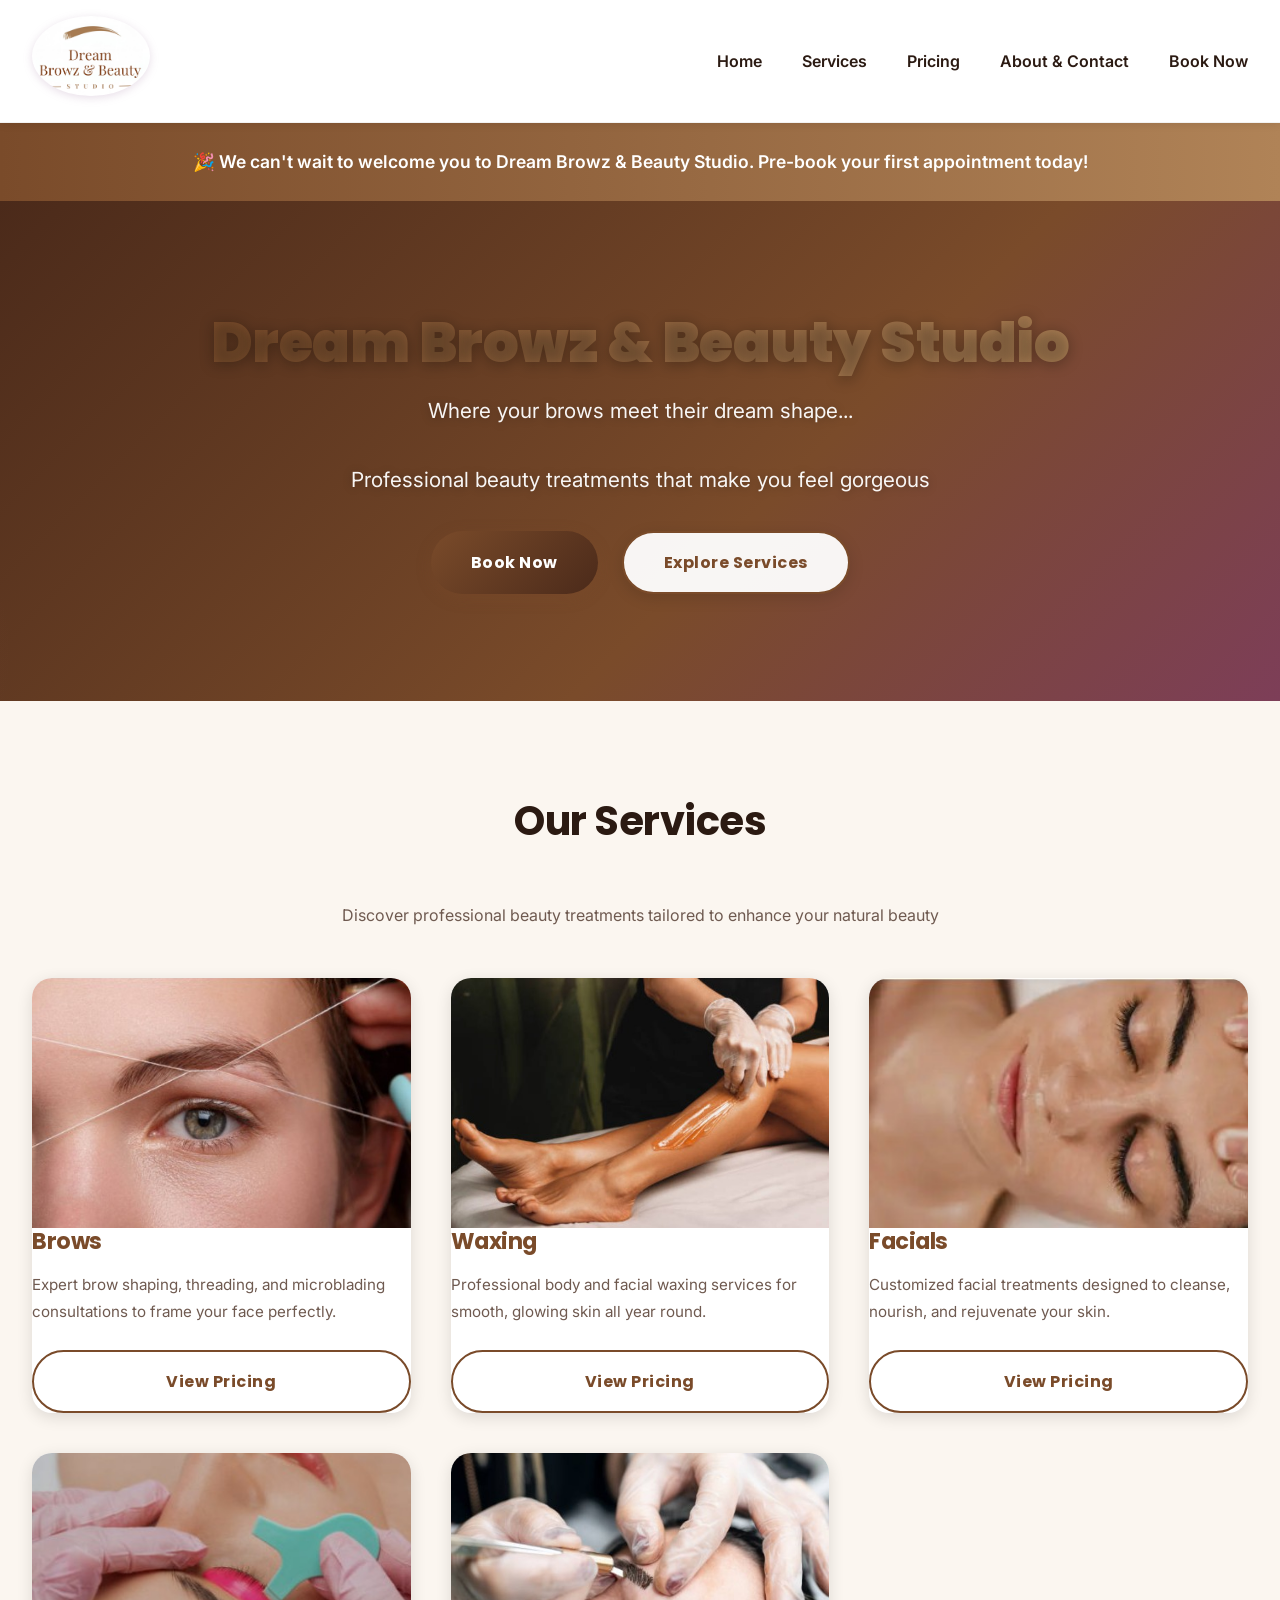
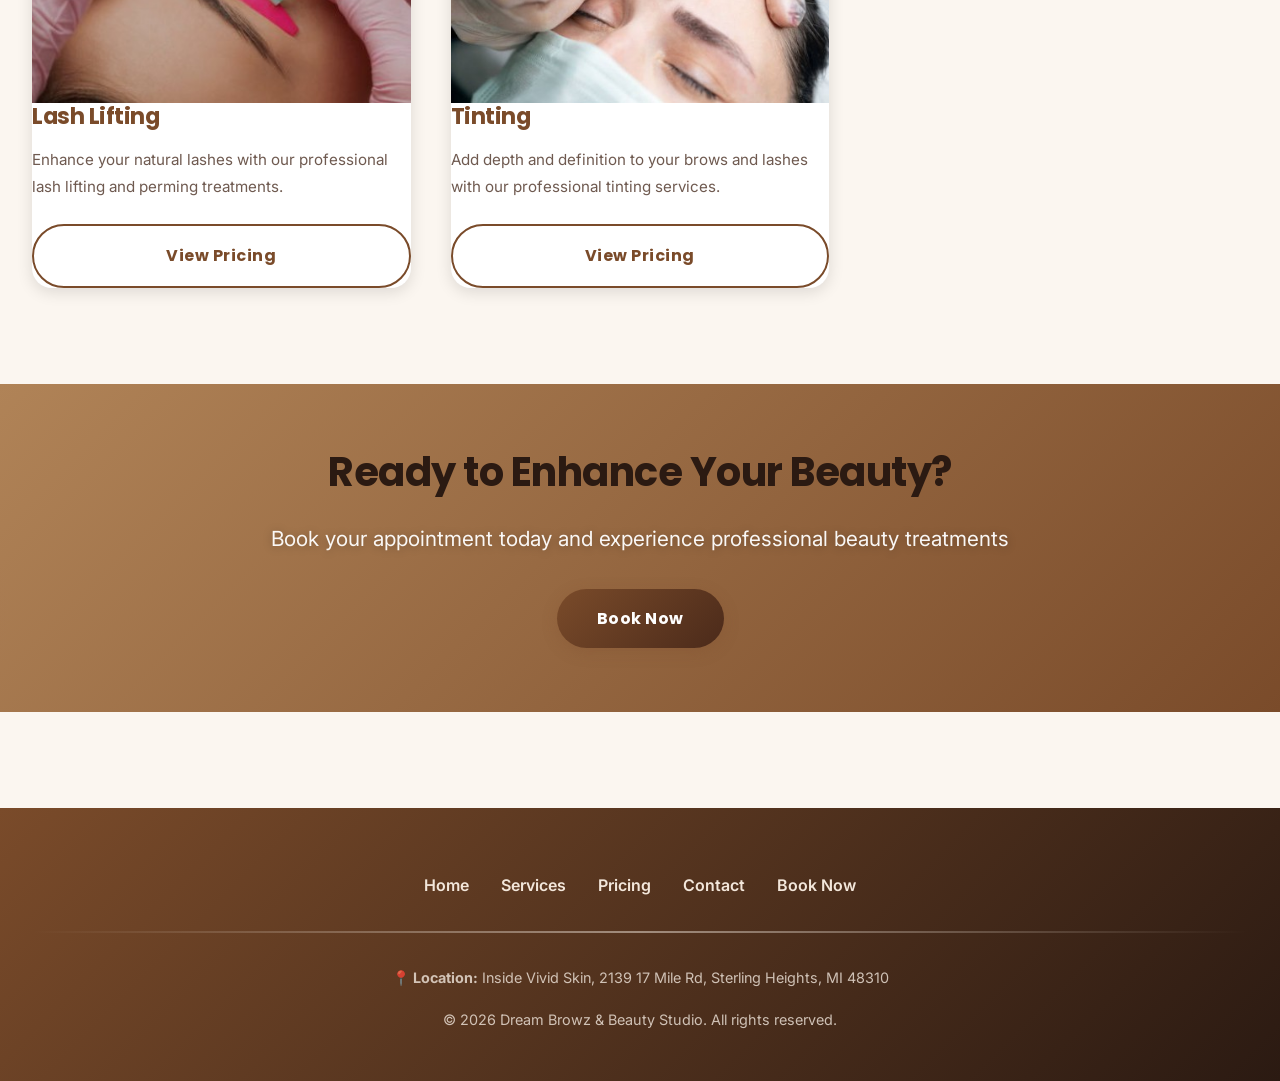
==== index.html @ cc4ba03d "banner update" ====
<!DOCTYPE html>
<html lang="en">
<head>
  <meta charset="UTF-8">
  <meta name="viewport" content="width=device-width, initial-scale=1.0">
  <meta name="description" content="Dream Browz & Beauty Studio - Professional beauty services including brows, waxing, facials, lash lifting, and tinting.">
  <meta name="keywords" content="beauty studio, brows, waxing, facials, lash lifting, tinting">
  <meta name="author" content="Dream Browz & Beauty Studio">
  
  <title>Dream Browz & Beauty Studio - Professional Beauty Services</title>
  
  <link rel="stylesheet" href="css/style.css">
  <link rel="icon" type="image/svg+xml" href="images/favicon.svg">
</head>
<body>
  <!-- ============================================
       Navigation Bar
       ============================================ -->
  <nav>
    <div class="navbar">
      <div class="logo"><a href="https://www.dreambrowznbeauty.com"><img src="images/logo.png" alt="Dream Browz & Beauty Studio"></a></div>
      <div class="nav-toggle">
        <span></span>
        <span></span>
        <span></span>
      </div>
      <ul class="nav-links">
        <li><a href="#home">Home</a></li>
        <li><a href="#services">Services</a></li>
        <li><a href="pricing.html">Pricing</a></li>
        <li><a href="about.html">About & Contact</a></li>
        <li><a href="booking.html">Book Now</a></li>
      </ul>
    </div>
  </nav>

  <!-- ============================================
       Coming Soon Banner
       ============================================ -->
  <div class="coming-soon-banner">
    🎉  We can't wait to welcome you to Dream Browz & Beauty Studio. Pre-book your first appointment today!
  </div>

  <!-- ============================================
       Hero Section
       ============================================ -->
  <section class="hero" id="home">
    <h1>Dream Browz & Beauty Studio</h1>
    <p>Where your brows meet their dream shape...</p>
    <p>Professional beauty treatments that make you feel gorgeous</p>
    <div class="hero-buttons">
      <a href="https://book.squareup.com/appointments/posauecq1k272t/location/LMS1SYVD9QGTF/services" class="btn btn-primary">Book Now</a>
      <a href="#services" class="btn btn-secondary">Explore Services</a>
    </div>
  </section>

  <!-- ============================================
       Services Section
       ============================================ -->
  <section class="services" id="services">
    <div>
      <h2 class="section-title">Our Services</h2>
      <p class="section-title" style="font-size: 1rem; margin-bottom: 2rem;">
        Discover professional beauty treatments tailored to enhance your natural beauty
      </p>
    </div>

    <div class="services-grid">
      <!-- Brows Service -->
      <div class="service-card">
        <img src="images/brow-shaping.jpg" alt="Professional eyebrow threading and shaping treatment" class="service-image">
        <h3>Brows</h3>
        <p>Expert brow shaping, threading, and microblading consultations to frame your face perfectly.</p>
        <a href="pricing.html#brows" class="btn btn-outline">View Pricing</a>
      </div>

      <!-- Waxing Service -->
      <div class="service-card">
        <img src="images/waxing-service.jpg" alt="Professional hair removal and body waxing treatment" class="service-image">
        <h3>Waxing</h3>
        <p>Professional body and facial waxing services for smooth, glowing skin all year round.</p>
        <a href="pricing.html#waxing" class="btn btn-outline">View Pricing</a>
      </div>

      <!-- Facials Service -->
      <div class="service-card">
        <img src="images/facial-treatment.jpg" alt="Professional spa facial treatment and skincare" class="service-image">
        <h3>Facials</h3>
        <p>Customized facial treatments designed to cleanse, nourish, and rejuvenate your skin.</p>
        <a href="pricing.html#facials" class="btn btn-outline">View Pricing</a>
      </div>

      <!-- Lash Lifting Service -->
      <div class="service-card">
        <img src="images/lash-lifting.jpg" alt="Professional lash lifting and eyelash treatment" class="service-image">
        <h3>Lash Lifting</h3>
        <p>Enhance your natural lashes with our professional lash lifting and perming treatments.</p>
        <a href="pricing.html#lash-lifting" class="btn btn-outline">View Pricing</a>
      </div>

      <!-- Tinting Service -->
      <div class="service-card">
        <img src="images/tinting-makeup.jpg" alt="Professional makeup artist applying eye makeup and tinting" class="service-image">
        <h3>Tinting</h3>
        <p>Add depth and definition to your brows and lashes with our professional tinting services.</p>
        <a href="pricing.html#tinting" class="btn btn-outline">View Pricing</a>
      </div>
    </div>
  </section>

  <!-- ============================================
       Call to Action Section
       ============================================ -->
  <section class="hero hero-cta">
    <h2>Ready to Enhance Your Beauty?</h2>
    <p>Book your appointment today and experience professional beauty treatments</p>
    <a href="https://book.squareup.com/appointments/posauecq1k272t/location/LMS1SYVD9QGTF/services" class="btn btn-primary">Book Now</a>
  </section>

  <!-- ============================================
       Footer
       ============================================ -->
  <footer>
    <div class="footer-content">        
      <div class="footer-links">
        <a href="#home">Home</a>
        <a href="#services">Services</a>
        <a href="pricing.html">Pricing</a>
        <a href="about.html">Contact</a>
        <a href="https://book.squareup.com/appointments/posauecq1k272t/location/LMS1SYVD9QGTF/services">Book Now</a>
      </div>

      <div class="footer-divider"></div>

      <p class="footer-copyright">
        <strong>📍 Location:</strong> Inside Vivid Skin, 2139 17 Mile Rd, Sterling Heights, MI 48310
      </p>

      <p class="footer-copyright">&copy; 2026 Dream Browz & Beauty Studio. All rights reserved.</p>      
    </div>
  </footer>

  <script src="js/script.js"></script>
</body>
</html>
---- css/style.css ----
/* ============================================
   Dream Browz & Beauty - Gen Z Design
   Modern, Bold, Interactive, Innovative
   ============================================ */

@import url('https://fonts.googleapis.com/css2?family=Poppins:wght@300;400;600;700;900&family=Inter:wght@400;500;600;700&display=swap');

/* ============================================
   Root CSS Variables - Modern Color Palette
   ============================================ */
:root {
  /* Brand palette (matched to logo) */
  --primary-purple: #7a4b2a; /* cocoa (keeps existing var name compatibility) */
  --dark-purple: #4b2a1a;    /* deep cocoa */
  --light-purple: #b08357;  /* caramel */
  
  /* Accent Colors (soft, not neon) */
  --neon-pink: #b86a7e;      /* muted rose */
  --hot-pink: #c48998;       /* dusty pink */
  --vibrant-cyan: #5c7a7a;   /* muted teal */
  --lime: #8aa27a;           /* muted sage */
  --coral: #c9796b;          /* muted coral */
  
  /* Neutrals */
  --dark-bg: #120d0a;
  --light-bg: #fbf6f0;
  --white: #ffffff;
  --text-dark: #2b1a12;
  --text-light: #6f5a50;
  --text-muted: #9b857b;
  
  /* Warm Tones */
  --warm-brown: #b08357;
  --cream: #f3e7db;
  
  /* Shadows - Modern */
  --shadow-sm: 0 2px 8px rgba(0, 0, 0, 0.08);
  --shadow-md: 0 4px 16px rgba(0, 0, 0, 0.12);
  --shadow-lg: 0 8px 24px rgba(0, 0, 0, 0.16);
  --shadow-neon: 0 0 20px rgba(255, 0, 110, 0.3);
  
  /* Transitions */
  --transition-fast: all 0.2s cubic-bezier(0.4, 0, 0.2, 1);
  --transition-smooth: all 0.3s cubic-bezier(0.4, 0, 0.2, 1);
  --transition-spring: all 0.5s cubic-bezier(0.34, 1.56, 0.64, 1);
  
  /* Typography */
  --font-display: 'Poppins', sans-serif;
  --font-body: 'Inter', sans-serif;
}

/* ============================================
   Global Styles
   ============================================ */

* {
  margin: 0;
  padding: 0;
  box-sizing: border-box;
}

html {
  scroll-behavior: smooth;
}

body {
  font-family: var(--font-body);
  color: var(--text-dark);
  line-height: 1.7;
  background-color: var(--light-bg);
  overflow-x: hidden;
}

h1, h2, h3, h4, h5, h6 {
  font-family: var(--font-display);
  font-weight: 700;
  line-height: 1.2;
  letter-spacing: -0.5px;
}

h1 {
  font-size: clamp(2rem, 5vw, 3.5rem);
  font-weight: 900;
  background: linear-gradient(135deg, var(--primary-purple) 0%, var(--light-purple) 100%);
  -webkit-background-clip: text;
  -webkit-text-fill-color: transparent;
  background-clip: text;
  margin-bottom: 1.5rem;
}

h2 {
  font-size: clamp(1.5rem, 4vw, 2.5rem);
  color: var(--text-dark);
  margin-bottom: 1.5rem;
}

h3 {
  font-size: 1.3rem;
  color: var(--text-dark);
  margin-bottom: 1rem;
}

p {
  font-size: 1rem;
  color: var(--text-light);
  margin-bottom: 1rem;
  line-height: 1.8;
}

a {
  color: var(--primary-purple);
  text-decoration: none;
  transition: var(--transition-smooth);
}

a:hover {
  color: var(--light-purple);
}

/* ============================================
   Navigation Bar - Modern Sticky Header
   ============================================ */

nav {
  position: sticky;
  top: 0;
  z-index: 1000;
  background: rgba(255, 255, 255, 0.98);
  backdrop-filter: blur(10px);
  border-bottom: 1px solid rgba(0, 0, 0, 0.05);
  box-shadow: var(--shadow-sm);
}

.navbar {
  display: flex;
  justify-content: space-between;
  align-items: center;
  padding: 1rem 2rem;
  max-width: 1400px;
  margin: 0 auto;
}

.logo {
  display: flex;
  align-items: center;
  gap: 0.75rem;
  font-size: 1.3rem;
  font-weight: 900;
  font-family: var(--font-display);
  background: linear-gradient(135deg, var(--primary-purple) 0%, var(--light-purple) 100%);
  -webkit-background-clip: text;
  -webkit-text-fill-color: transparent;
  background-clip: text;
}

.logo img {
  height: 80px;
  width: auto;
  filter: drop-shadow(0 2px 4px rgba(139, 90, 142, 0.2));
   border-radius: 90%; object-fit: cover;
}

.nav-links {
  display: flex;
  list-style: none;
  gap: 2.5rem;
  align-items: center;
}

.nav-links a {
  font-weight: 600;
  position: relative;
  color: var(--text-dark);
  transition: var(--transition-fast);
}

.nav-links a:hover {
  color: var(--primary-purple);
}

.nav-links a::after {
  content: '';
  position: absolute;
  bottom: -5px;
  left: 0;
  width: 0;
  height: 2px;
  background: linear-gradient(90deg, var(--primary-purple), var(--light-purple));
  transition: var(--transition-fast);
}

.nav-links a:hover::after {
  width: 100%;
}

.nav-toggle {
  display: none;
  flex-direction: column;
  cursor: pointer;
  gap: 6px;
}

.nav-toggle span {
  width: 24px;
  height: 3px;
  background: var(--text-dark);
  border-radius: 2px;
  transition: var(--transition-smooth);
}

.nav-toggle.active span:nth-child(1) {
  transform: rotate(45deg) translate(8px, 8px);
}

.nav-toggle.active span:nth-child(2) {
  opacity: 0;
  transform: translateX(-10px);
}

.nav-toggle.active span:nth-child(3) {
  transform: rotate(-45deg) translate(7px, -7px);
}

/* ============================================
   Coming Soon Banner
   ============================================ */

.coming-soon-banner {
  background: linear-gradient(90deg, var(--primary-purple) 0%, var(--light-purple) 100%);
  color: white;
  padding: 1.5rem 2rem;
  text-align: center;
  font-weight: 600;
  font-size: 1.1rem;
  animation: slideDown 0.5s ease-out;
}

@keyframes slideDown {
  from {
    transform: translateY(-100%);
    opacity: 0;
  }
  to {
    transform: translateY(0);
    opacity: 1;
  }
}

/* ============================================
   Hero Section
   ============================================ */

.hero {
  position: relative;
  overflow: hidden;
  min-height: 500px;
  display: flex;
  flex-direction: column;
  justify-content: center;
  align-items: center;
  text-align: center;
  padding: 6rem 2rem;
  background: linear-gradient(135deg, var(--dark-purple) 0%, var(--primary-purple) 60%, #7d3e58 100%);
  color: white;
}

.hero h1 {
  text-shadow: 0 2px 14px rgba(18, 13, 10, 0.35);
}

.hero p {
  text-shadow: 0 1px 10px rgba(18, 13, 10, 0.28);
}

.hero::before {
  content: '';
  position: absolute;
  top: -50%;
  right: -50%;
  width: 500px;
  height: 500px;
  background: radial-gradient(circle, rgba(176, 131, 87, 0.12) 0%, transparent 70%);
  border-radius: 50%;
  animation: float 15s ease-in-out infinite;
}

.hero::after {
  content: '';
  position: absolute;
  bottom: -30%;
  left: -30%;
  width: 400px;
  height: 400px;
  background: radial-gradient(circle, rgba(184, 106, 126, 0.10) 0%, transparent 70%);
  border-radius: 50%;
  animation: float 20s ease-in-out infinite 2s;
}

@keyframes float {
  0%, 100% { transform: translateY(0px); }
  50% { transform: translateY(30px); }
}

.hero > * {
  position: relative;
  z-index: 2;
}

.hero h1 {
  color: white;
  margin-bottom: 1rem;
  animation: fadeInUp 0.8s ease-out 0.2s both;
}

.hero p {
  font-size: 1.3rem;
  color: rgba(255, 255, 255, 0.95);
  margin-bottom: 2rem;
  animation: fadeInUp 0.8s ease-out 0.4s both;
}

.hero-buttons {
  display: flex;
  gap: 1.5rem;
  justify-content: center;
  flex-wrap: wrap;
  animation: fadeInUp 0.8s ease-out 0.6s both;
}

@keyframes fadeInUp {
  from {
    opacity: 0;
    transform: translateY(30px);
  }
  to {
    opacity: 1;
    transform: translateY(0);
  }
}

/* ============================================
   Buttons
   ============================================ */

.btn {
  display: inline-flex;
  align-items: center;
  justify-content: center;
  padding: 1rem 2.5rem;
  border-radius: 50px;
  font-family: var(--font-display);
  font-weight: 700;
  font-size: 1rem;
  cursor: pointer;
  border: none;
  transition: var(--transition-spring);
  position: relative;
  overflow: hidden;
  letter-spacing: 0.5px;
  text-decoration: none;
}

.btn::before {
  content: '';
  position: absolute;
  top: 50%;
  left: 50%;
  width: 0;
  height: 0;
  border-radius: 50%;
  background: rgba(255, 255, 255, 0.3);
  transform: translate(-50%, -50%);
  transition: width 0.6s, height 0.6s;
}

.btn:active::before {
  width: 300px;
  height: 300px;
}

.btn-primary {
  background: linear-gradient(135deg, var(--primary-purple) 0%, var(--dark-purple) 100%);
  color: white;
  box-shadow: 0 4px 15px rgba(122, 75, 42, 0.25);
}

.btn-primary:hover {
  transform: translateY(-3px);
  box-shadow: 0 8px 25px rgba(122, 75, 42, 0.32);
  background: linear-gradient(135deg, var(--light-purple) 0%, var(--primary-purple) 100%);
}

.btn-secondary {
  background: rgba(255, 255, 255, 0.95);
  color: var(--primary-purple);
  border: 2px solid var(--primary-purple);
  box-shadow: var(--shadow-md);
}

.btn-secondary:hover {
  background: rgba(122, 75, 42, 0.08);
  transform: translateY(-3px);
  box-shadow: 0 8px 25px rgba(122, 75, 42, 0.16);
}

.btn-outline {
  background: transparent;
  color: var(--primary-purple);
  border: 2px solid var(--primary-purple);
  transition: var(--transition-smooth);
}

.btn-outline:hover {
  background: var(--primary-purple);
  color: white;
  transform: translateY(-2px);
}

/* ============================================
   Services Section
   ============================================ */

.services {
  padding: 6rem 2rem;
  max-width: 1400px;
  margin: 0 auto;
}

.section-title {
  text-align: center;
  margin-bottom: 3.5rem;
}

.section-title p {
  font-size: 1.1rem;
  color: var(--text-light);
}

.services-grid {
  display: grid;
  grid-template-columns: repeat(auto-fit, minmax(300px, 1fr));
  gap: 2.5rem;
  margin-top: 3rem;
}

.service-card {
  position: relative;
  background: white;
  border-radius: 20px;
  overflow: hidden;
  box-shadow: var(--shadow-md);
  transition: var(--transition-spring);
  cursor: pointer;
}

.service-card:hover {
  transform: translateY(-8px) scale(1.02);
  box-shadow: var(--shadow-lg);
}

.service-image {
  width: 100%;
  height: 250px;
  object-fit: cover;
  display: block;
  transition: var(--transition-smooth);
}

.service-card:hover .service-image {
  filter: brightness(0.9) saturate(1.2);
  transform: scale(1.05);
}

.service-card > div {
  padding: 2rem;
}

.service-card h3 {
  color: var(--primary-purple);
  margin-bottom: 1rem;
  font-size: 1.4rem;
}

.service-card p {
  color: var(--text-light);
  margin-bottom: 1.5rem;
  font-size: 0.95rem;
}

.service-card .btn {
  width: 100%;
}

/* ============================================
   Pricing Section
   ============================================ */

.pricing {
  padding: 6rem 2rem;
  background: linear-gradient(180deg, #fbf6f0 0%, #fff8f2 100%);
}

.pricing-container {
  max-width: 1400px;
  margin: 0 auto;
}

.pricing-grid {
  display: grid;
  grid-template-columns: repeat(auto-fit, minmax(300px, 1fr));
  gap: 2.5rem;
  margin-top: 3rem;
}

.pricing-card {
  background: white;
  border-radius: 15px;
  padding: 2.5rem;
  box-shadow: var(--shadow-md);
  transition: var(--transition-spring);
  border-top: 4px solid var(--primary-purple);
  position: relative;
}

.pricing-card::before {
  content: '';
  position: absolute;
  top: 0;
  left: 0;
  right: 0;
  height: 4px;
  background: linear-gradient(90deg, var(--primary-purple), var(--light-purple));
  border-radius: 15px 15px 0 0;
}

.pricing-card:hover {
  transform: translateY(-8px);
  box-shadow: 0 20px 40px rgba(139, 90, 142, 0.15);
}

.pricing-card h3 {
  color: var(--primary-purple);
  margin-bottom: 1rem;
  font-size: 1.3rem;
}

.price {
  font-size: 2.5rem;
  font-weight: 900;
  background: linear-gradient(135deg, var(--primary-purple), var(--light-purple));
  -webkit-background-clip: text;
  -webkit-text-fill-color: transparent;
  background-clip: text;
  margin-bottom: 1.5rem;
}

.pricing-description {
  list-style: none;
  margin-bottom: 2rem;
}

.pricing-description li {
  padding: 0.75rem 0;
  border-bottom: 1px solid rgba(0, 0, 0, 0.05);
  font-size: 0.95rem;
  color: var(--text-light);
}

.pricing-description li:last-child {
  border-bottom: none;
}

/* Pricing page callouts */
.callout-card {
  background: white;
  padding: 2rem;
  border-radius: 16px;
  margin-top: 3rem;
  text-align: center;
  box-shadow: var(--shadow-md);
}

.callout-title {
  color: var(--primary-purple);
  margin-bottom: 1rem;
}

.terms {
  margin-top: 3rem;
  font-size: 0.95rem;
  color: var(--text-light);
  text-align: center;
}

.hero.hero-cta {
  min-height: unset;
  padding: 4rem 2rem;
  background: linear-gradient(135deg, var(--light-purple) 0%, var(--primary-purple) 100%);
}

/* ============================================
   About Section
   ============================================ */

.about {
  padding: 6rem 2rem;
  max-width: 1400px;
  margin: 0 auto;
}

.about-content {
  display: grid;
  grid-template-columns: 1fr 1fr;
  gap: 4rem;
  align-items: flex-start;
}

.about-text h2 {
  color: var(--primary-purple);
  margin-bottom: 1.5rem;
}

.about-text p {
  margin-bottom: 1.5rem;
}

.about-image {
  width: 100%;
  border-radius: 15px;
  box-shadow: var(--shadow-lg);
}

.contact-info {
  margin-top: 2.5rem;
  padding: 2rem;
  background: linear-gradient(135deg, rgba(139, 90, 142, 0.05) 0%, rgba(255, 0, 110, 0.05) 100%);
  border-radius: 15px;
  border-left: 4px solid var(--primary-purple);
}

.contact-item {
  margin-bottom: 1.5rem;
  display: flex;
  align-items: flex-start;
  gap: 1rem;
}

.contact-label {
  font-weight: 700;
  color: var(--primary-purple);
  min-width: 100px;
}

.hours-table {
  width: 100%;
  border-collapse: collapse;
  margin: 1.5rem 0;
  background: white;
  border-radius: 10px;
  overflow: hidden;
  box-shadow: var(--shadow-sm);
}

.hours-table th {
  background: linear-gradient(135deg, var(--primary-purple) 0%, var(--neon-pink) 100%);
  color: white;
  padding: 1rem;
  text-align: left;
  font-weight: 700;
}

.hours-table td {
  padding: 1rem;
  border-bottom: 1px solid rgba(0, 0, 0, 0.05);
}

.hours-table tr:last-child td {
  border-bottom: none;
}

.hours-table tr:hover {
  background: rgba(139, 90, 142, 0.05);
}

/* ============================================
   Footer
   ============================================ */

footer {
  background: linear-gradient(135deg, var(--primary-purple) 0%, var(--text-dark) 100%);
  color: white;
  padding: 4rem 2rem 2rem;
  margin-top: 6rem;
}

.footer-content {
  max-width: 1400px;
  margin: 0 auto;
  text-align: center;
}

.footer-links {
  display: flex;
  justify-content: center;
  gap: 2rem;
  flex-wrap: wrap;
  margin-bottom: 2rem;
}

.footer-links a {
  color: var(--cream);
  font-weight: 600;
  transition: var(--transition-smooth);
  position: relative;
}

.footer-links a:hover {
  color: white;
  transform: translateY(-2px);
}

.footer-divider {
  height: 2px;
  background: linear-gradient(90deg, transparent, rgba(240, 230, 220, 0.5), transparent);
  margin: 2rem 0;
}

.footer-copyright {
  font-size: 0.9rem;
  color: rgba(240, 230, 220, 0.8);
  margin-bottom: 1rem;
  line-height: 1.8;
}

/* ============================================
   FAQ Section
   ============================================ */

.faq-section {
  margin: 4rem auto;
}

.faq-item {
  background: white;
  margin-bottom: 1.5rem;
  border-radius: 12px;
  box-shadow: var(--shadow-sm);
  transition: var(--transition-smooth);
}

.faq-item[open] {
  box-shadow: var(--shadow-md);
  background: linear-gradient(135deg, rgba(139, 90, 142, 0.05) 0%, rgba(255, 0, 110, 0.05) 100%);
}

.faq-item summary {
  cursor: pointer;
  user-select: none;
  padding: 1.5rem;
  display: flex;
  align-items: center;
  font-weight: 700;
  color: var(--text-dark);
  transition: var(--transition-smooth);
}

.faq-item summary:hover {
  color: var(--primary-purple);
}

.faq-item p {
  margin: 0;
  color: var(--text-light);
}

/* ============================================
   Responsive Design
   ============================================ */

@media (max-width: 768px) {
  .nav-links {
    display: none;
    position: absolute;
    top: 60px;
    left: 0;
    right: 0;
    flex-direction: column;
    background: white;
    padding: 2rem;
    gap: 1.5rem;
    box-shadow: var(--shadow-lg);
  }
  
  .nav-links.active {
    display: flex;
  }
  
  .nav-toggle {
    display: flex;
  }
  
  .services-grid,
  .pricing-grid {
    grid-template-columns: 1fr;
  }
  
  .about-content {
    grid-template-columns: 1fr;
    gap: 2rem;
  }
  
  .hero {
    min-height: 350px;
    padding: 4rem 1.5rem;
  }
  
  .hero-buttons {
    flex-direction: column;
    gap: 1rem;
  }
  
  .btn {
    width: 100%;
  }

  .hero h1 {
    opacity: 0.98;
  }
  
  .footer-links {
    gap: 1rem;
  }
  
  h1 {
    font-size: 2rem;
  }
  
  h2 {
    font-size: 1.5rem;
  }
}

@media (max-width: 480px) {
  .navbar {
    padding: 1rem;
  }
  
  .logo img {
    height: 80px;
  }
  
  .coming-soon-banner {
    font-size: 0.9rem;
    padding: 1rem;
  }
  
  .section-title {
    margin-bottom: 2rem;
  }
  
  .btn {
    padding: 0.875rem 2rem;
    font-size: 0.95rem;
  }
  
  .contact-item {
    flex-direction: column;
    gap: 0.5rem;
  }
  
  .contact-label {
    min-width: auto;
  }
}

/* ============================================
   Utility Classes
   ============================================ */

.text-center {
  text-align: center;
}

.mt-4 {
  margin-top: 2rem;
}

.mb-4 {
  margin-bottom: 2rem;
}

.opacity-75 {
  opacity: 0.75;
}

/* ============================================
   Animations
   ============================================ */

@keyframes pulse {
  0%, 100% { opacity: 1; }
  50% { opacity: 0.5; }
}

@keyframes shimmer {
  0% { background-position: -1000px 0; }
  100% { background-position: 1000px 0; }
}

.pulse {
  animation: pulse 2s cubic-bezier(0.4, 0, 0.6, 1) infinite;
}
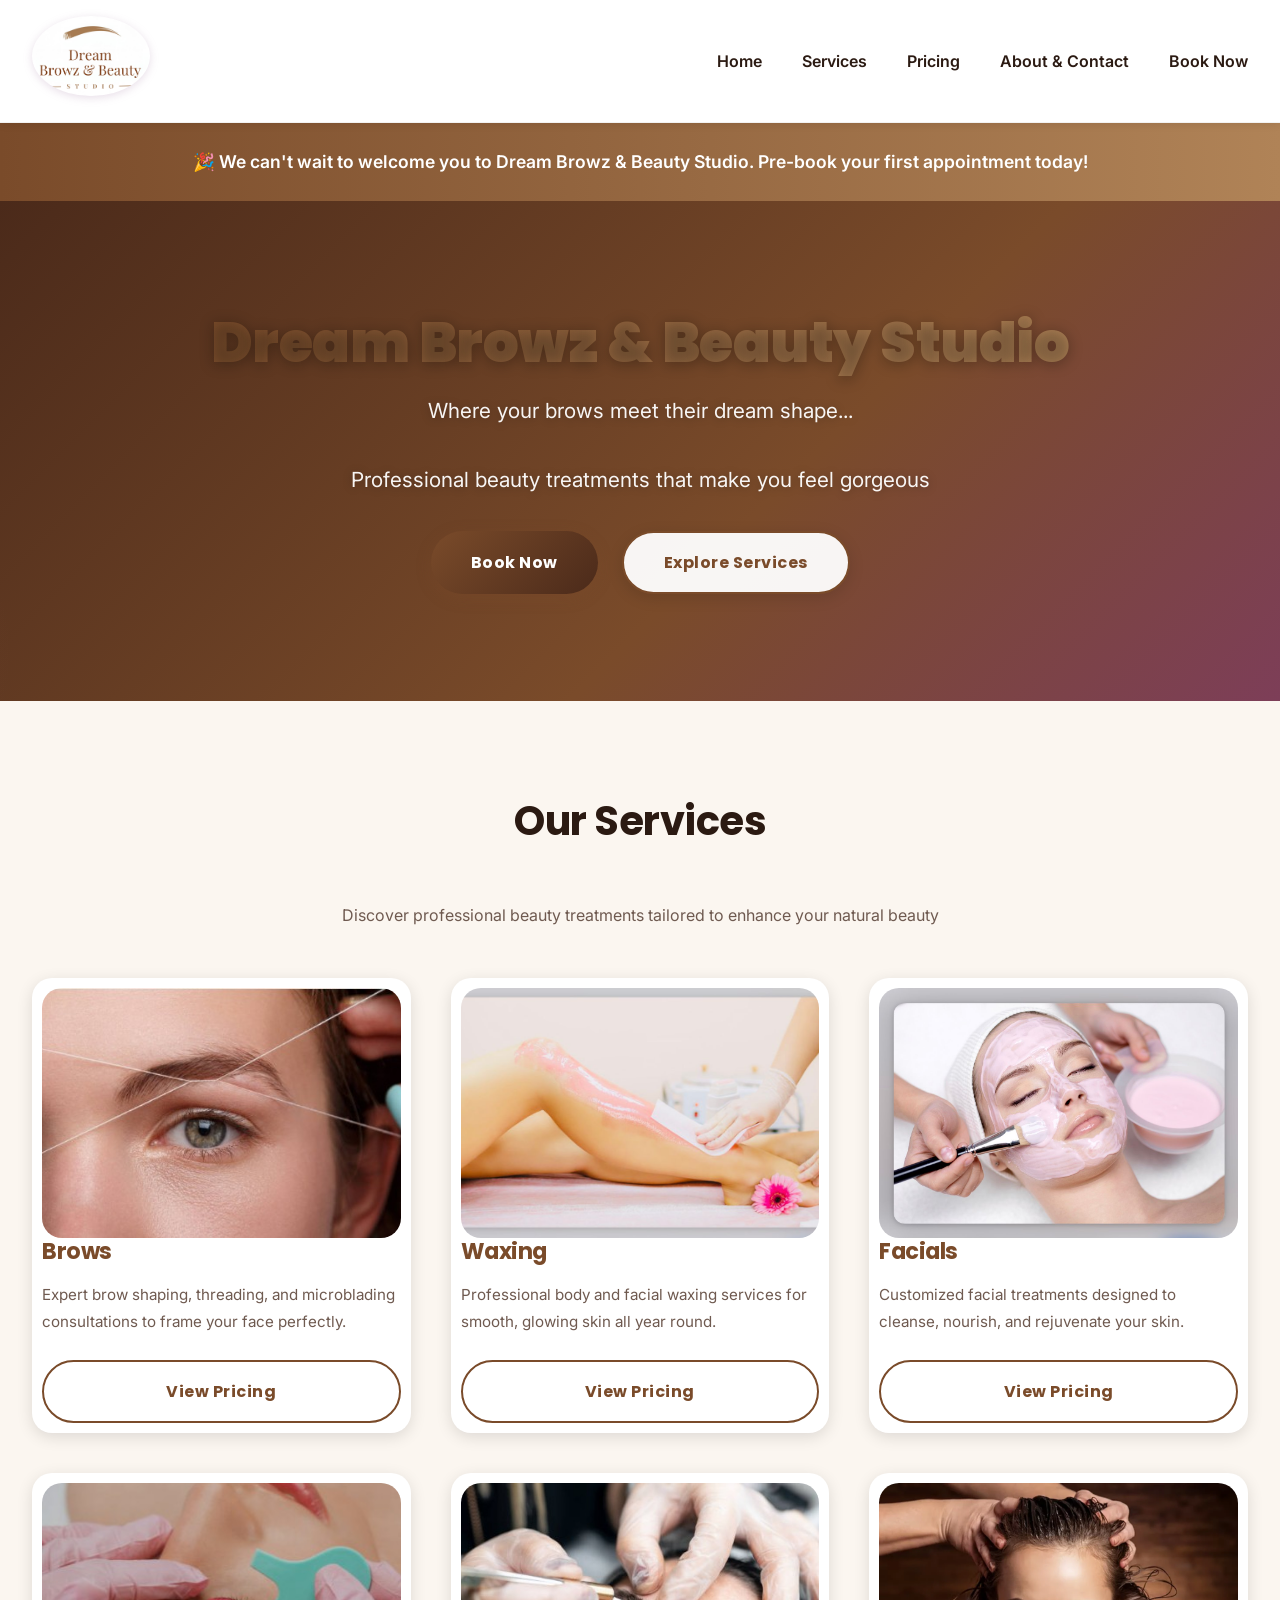
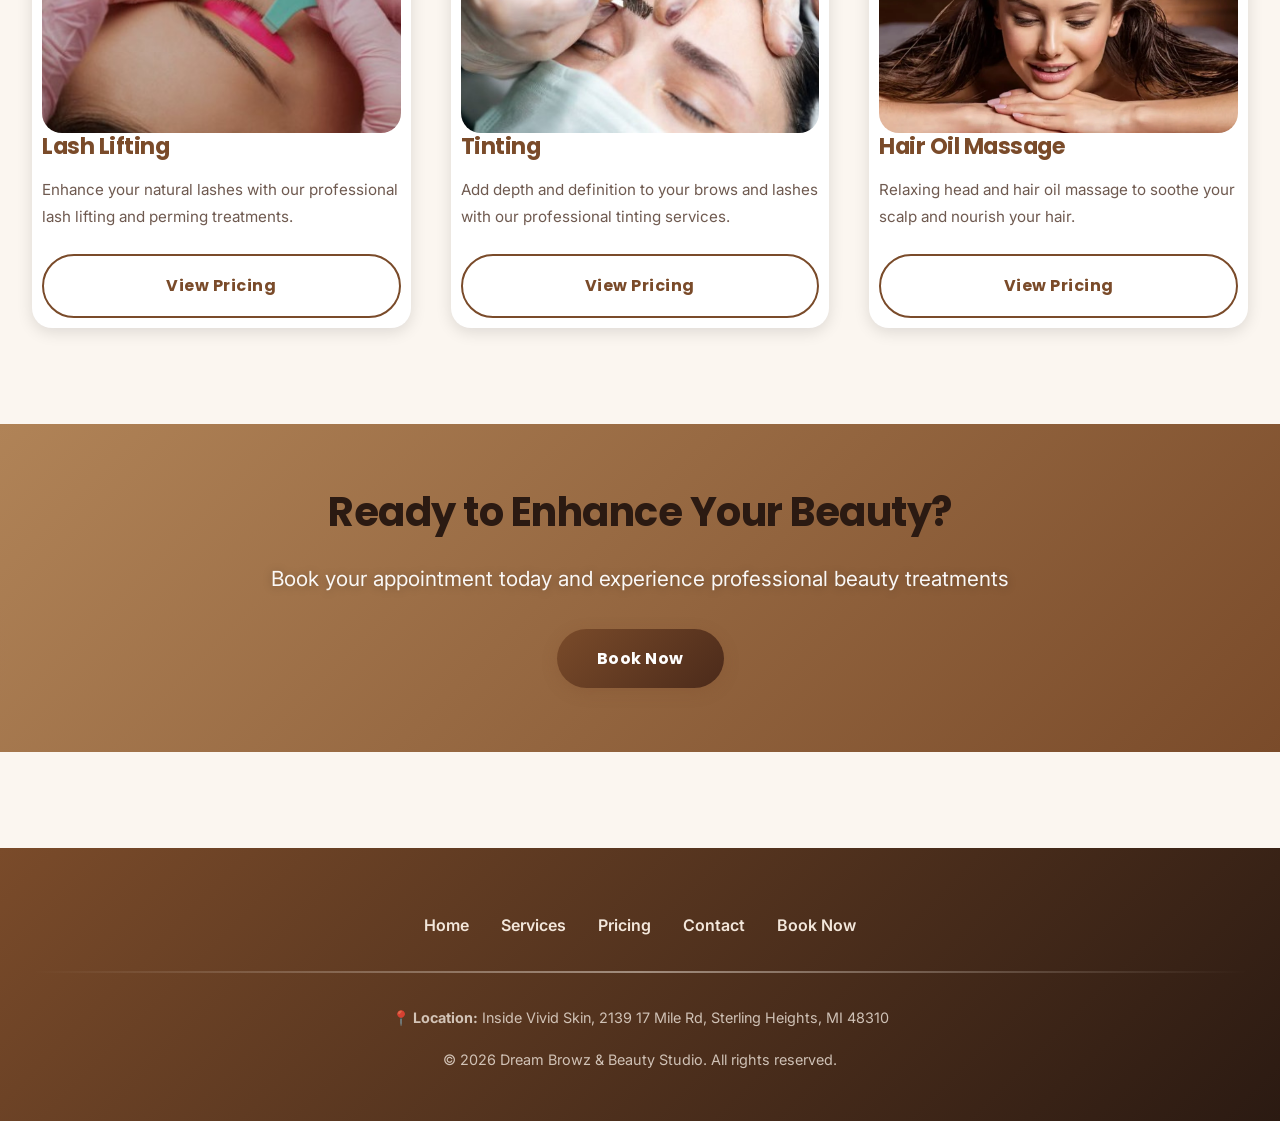
==== commit 8fb5ee6d: "new service added" ====
--- a/index.html
+++ b/index.html
@@ -105,6 +105,14 @@
         <p>Add depth and definition to your brows and lashes with our professional tinting services.</p>
         <a href="pricing.html#tinting" class="btn btn-outline">View Pricing</a>
       </div>
+
+      <!-- Hair Oil Massage Service -->
+      <div class="service-card">
+        <img src="images/head-message.jpg" alt="Professional head and hair oil massage treatment" class="service-image">
+        <h3>Hair Oil Massage</h3>
+        <p>Relaxing head and hair oil massage to soothe your scalp and nourish your hair.</p>
+        <a href="pricing.html#hair-oil-massage" class="btn btn-outline">View Pricing</a>
+      </div>
     </div>
   </section>
 
--- a/css/style.css
+++ b/css/style.css
@@ -451,6 +451,7 @@
   box-shadow: var(--shadow-md);
   transition: var(--transition-spring);
   cursor: pointer;
+  padding:10px;
 }
 
 .service-card:hover {
@@ -464,6 +465,7 @@
   object-fit: cover;
   display: block;
   transition: var(--transition-smooth);
+  border-radius: inherit;
 }
 
 .service-card:hover .service-image {
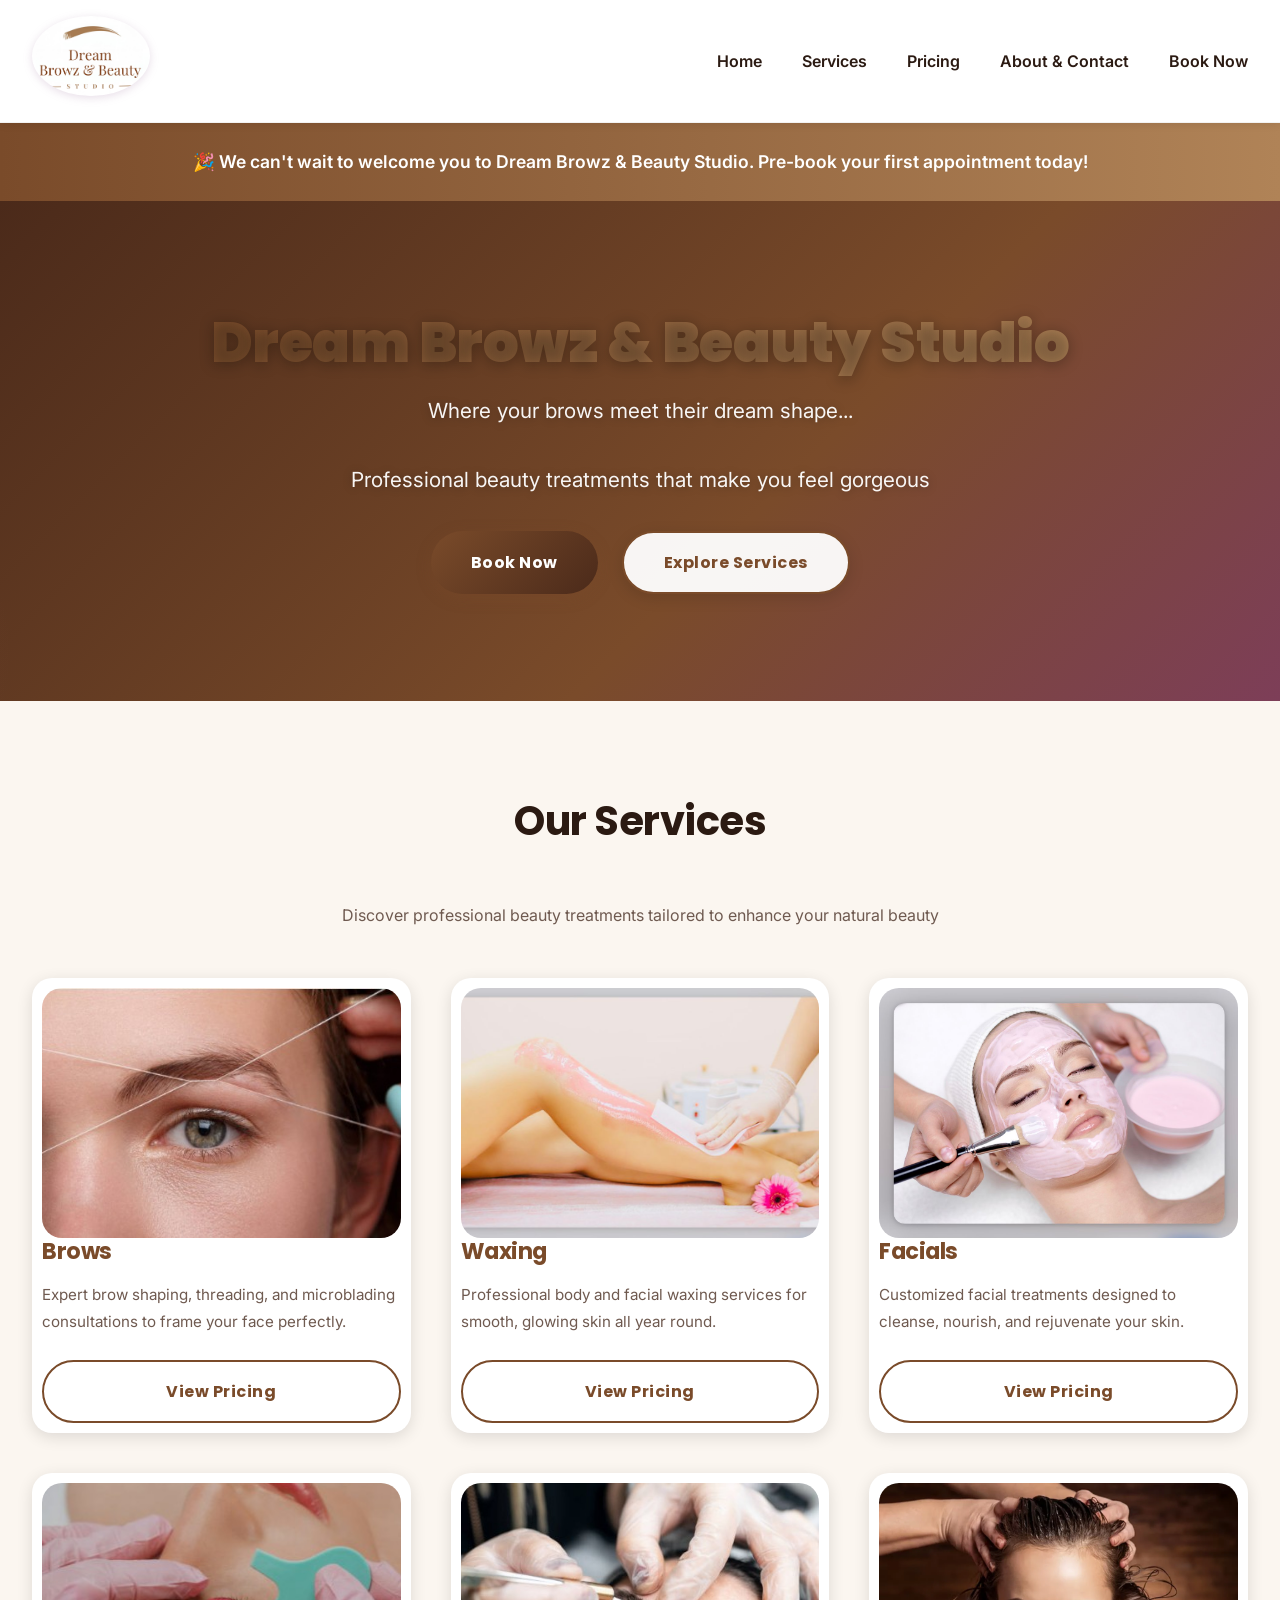
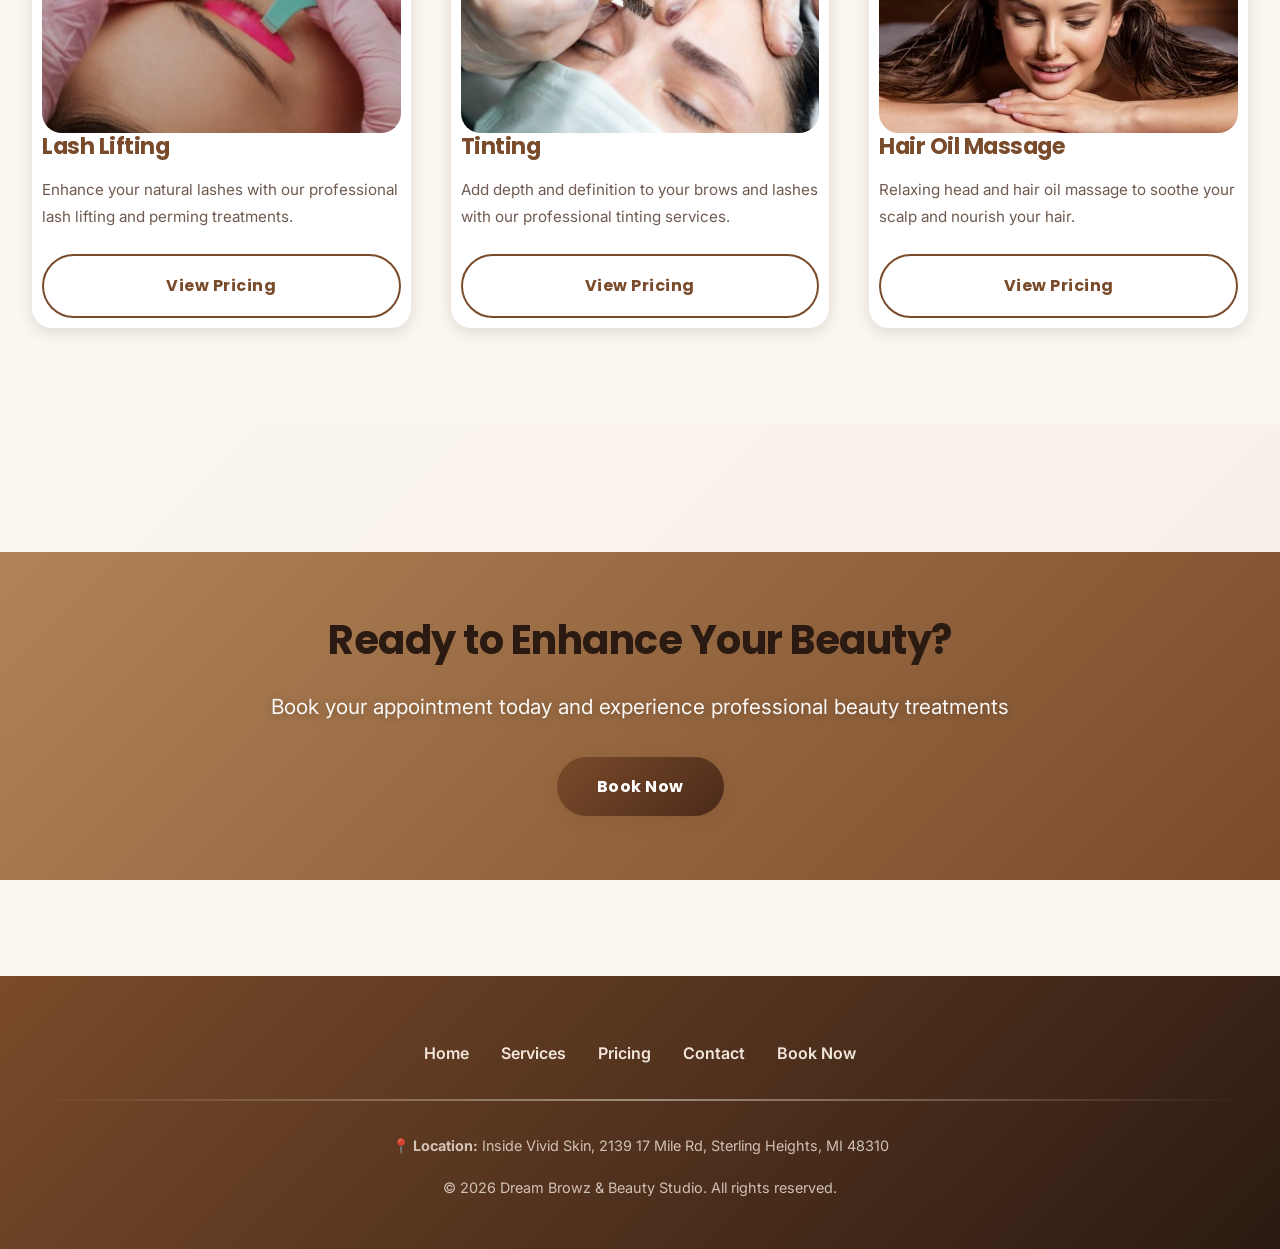
==== commit ff0597e0: "google reviews" ====
--- a/index.html
+++ b/index.html
@@ -117,6 +117,16 @@
   </section>
 
   <!-- ============================================
+       Google Reviews Section
+       ============================================ -->
+  <section class="reviews-section">    
+    <!-- Google Reviews Widget -->
+<!-- Elfsight Google Reviews | Untitled Google Reviews -->
+<script src="https://elfsightcdn.com/platform.js" async></script>
+<div class="elfsight-app-8f87efb8-ca1f-4bf5-ab0a-75ce28e345af" data-elfsight-app-lazy></div>
+  </section>
+
+  <!-- ============================================
        Call to Action Section
        ============================================ -->
   <section class="hero hero-cta">
--- a/css/style.css
+++ b/css/style.css
@@ -47,6 +47,61 @@
   /* Typography */
   --font-display: 'Poppins', sans-serif;
   --font-body: 'Inter', sans-serif;
+}
+
+/* ============================================
+   Google Reviews Section
+   ============================================ */
+.reviews-section {
+  padding: 4rem 2rem;
+  background: linear-gradient(135deg, var(--light-bg) 0%, rgba(176, 131, 87, 0.05) 100%);
+}
+
+.reviews-header {
+  text-align: center;
+  margin-bottom: 3rem;
+}
+
+.reviews-header h2 {
+  font-size: clamp(1.8rem, 4vw, 2.5rem);
+  margin-bottom: 0.5rem;
+}
+
+.reviews-header p {
+  color: var(--text-light);
+  font-size: 1.1rem;
+}
+
+.reviews-widget-container {
+  max-width: 1000px;
+  margin: 0 auto 3rem;
+  display: flex;
+  justify-content: center;
+}
+
+.google-reviews-widget {
+  width: 100%;
+  min-height: 400px;
+}
+
+.reviews-cta {
+  text-align: center;
+  padding: 2rem;
+  background: var(--white);
+  border-radius: 12px;
+  max-width: 600px;
+  margin: 0 auto;
+  box-shadow: var(--shadow-sm);
+}
+
+.reviews-cta p {
+  font-size: 1.1rem;
+  color: var(--text-dark);
+  margin-bottom: 1.5rem;
+}
+
+.reviews-cta .btn {
+  display: inline-block;
 }
 
 /* ============================================
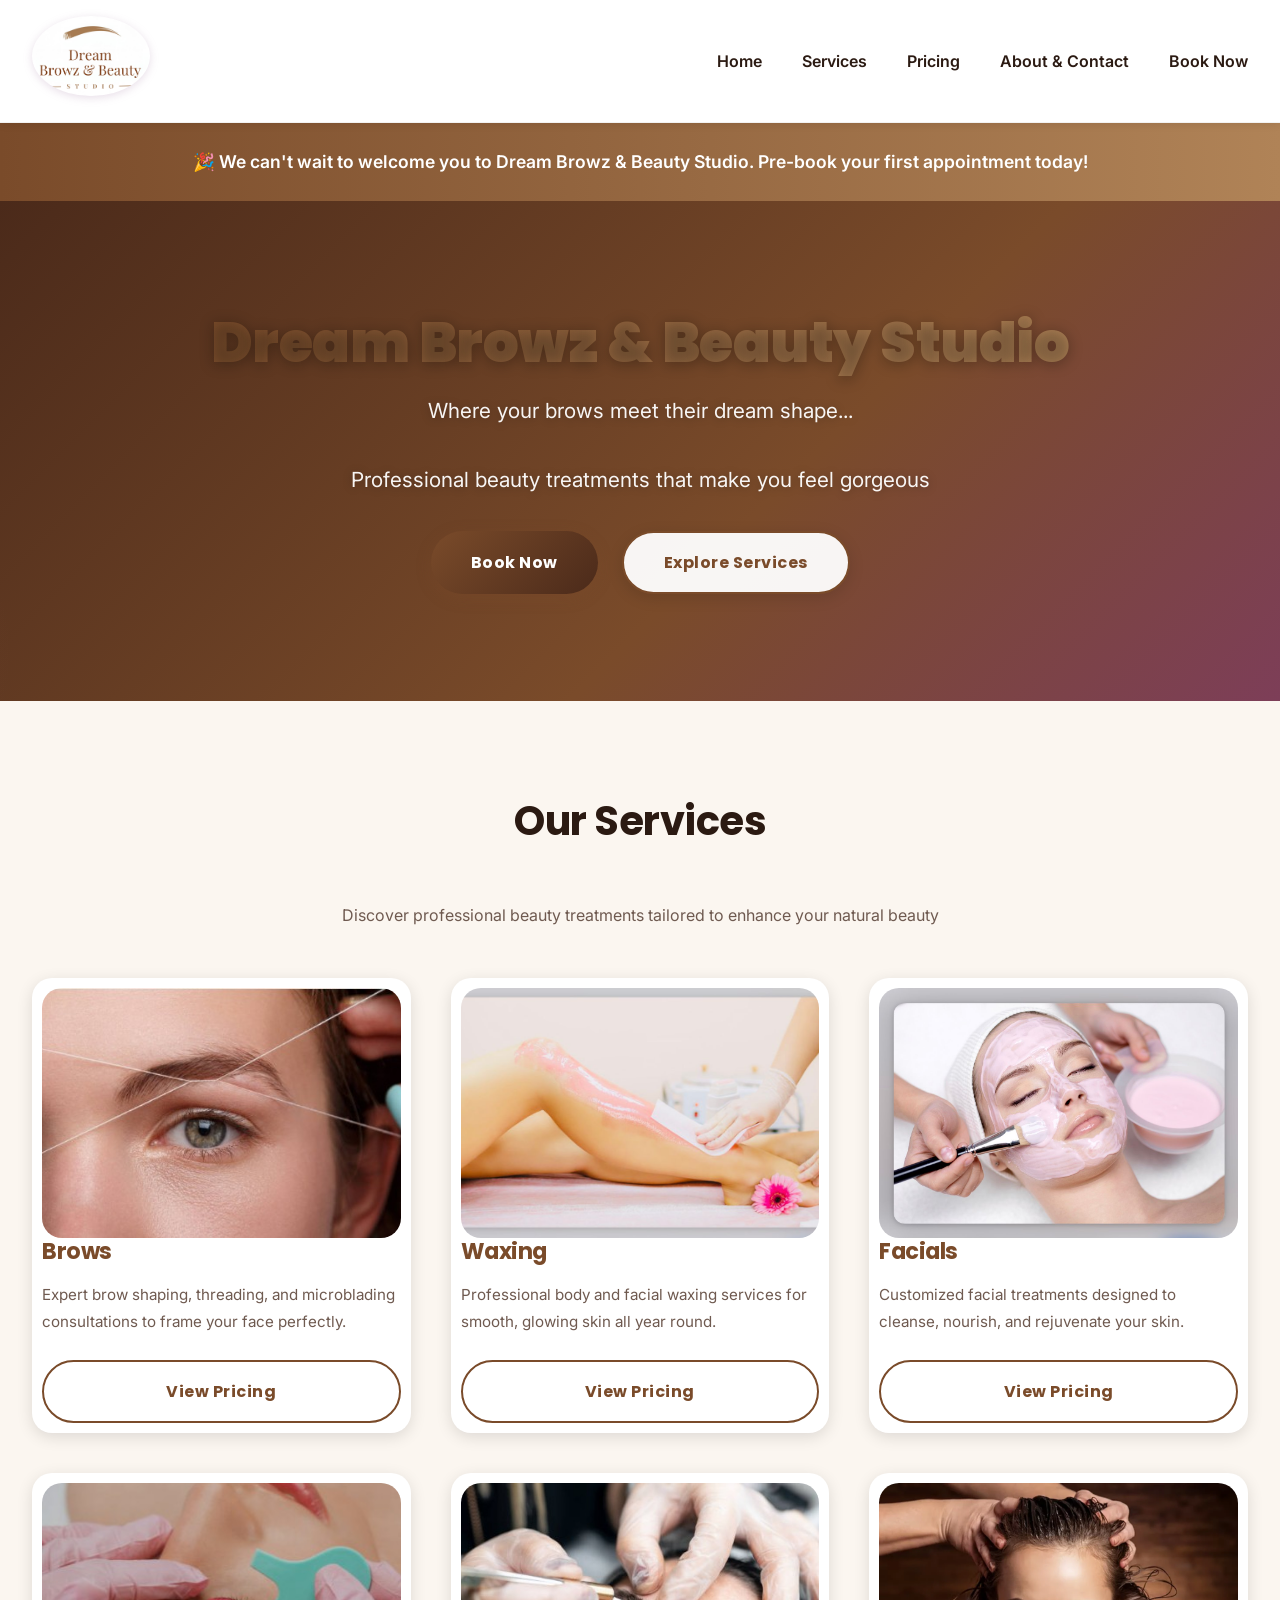
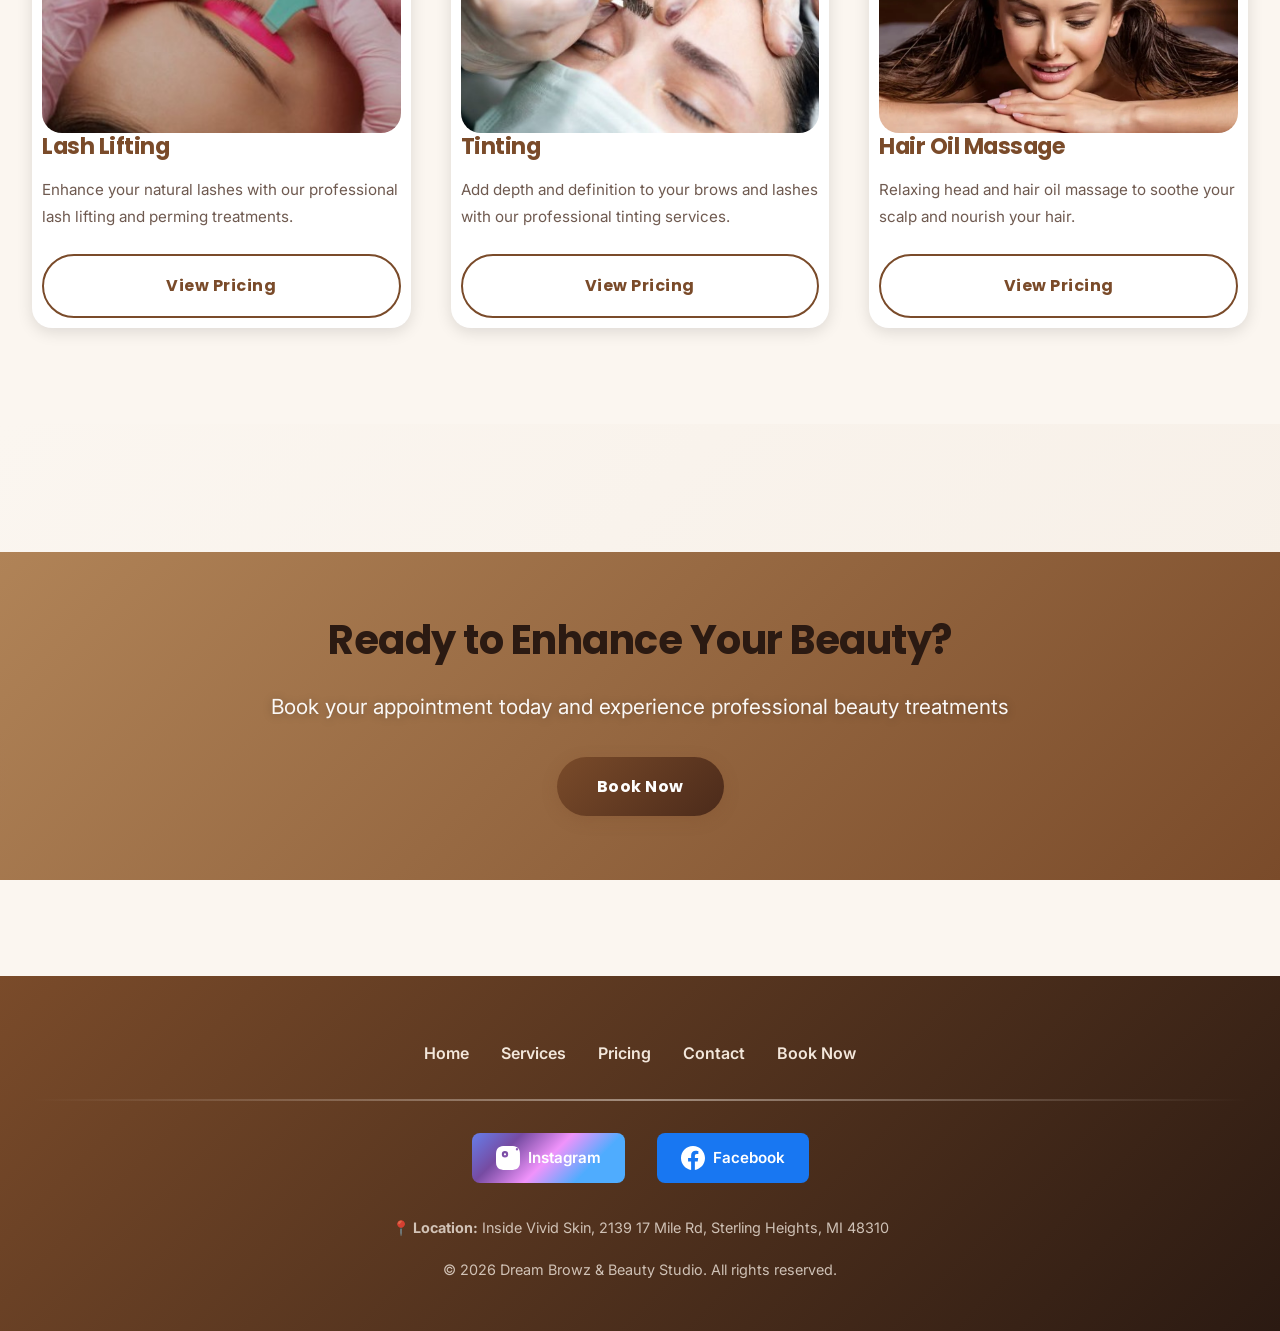
==== commit 1fadb98e: "add social media links to footer across multiple pages" ====
--- a/index.html
+++ b/index.html
@@ -150,6 +150,18 @@
 
       <div class="footer-divider"></div>
 
+      <!-- Social Media Links -->
+      <div class="footer-social">
+        <a href="https://www.instagram.com/dreambrowznbeauty/" target="_blank" rel="noopener noreferrer" class="social-link instagram" title="Follow us on Instagram">
+          <svg xmlns="http://www.w3.org/2000/svg" width="24" height="24" fill="currentColor" viewBox="0 0 16 16"><path d="M8 0C5.829 0 5.556.01 4.703.048 3.85.088 3.269.222 2.76.42a3.9 3.9 0 0 0-1.417.923A3.9 3.9 0 0 0 .42 2.76C.222 3.268.087 3.85.048 4.7.01 5.555 0 5.827 0 8.001c0 2.172.01 2.444.048 3.297.04.852.174 1.433.372 1.942.205.526.478.972.923 1.417.444.445.89.719 1.416.923.51.198 1.09.333 1.942.372C5.555 15.99 5.827 16 8 16s2.444-.01 3.298-.048c.851-.04 1.434-.174 1.943-.372a3.9 3.9 0 0 0 1.416-.923c.445-.445.718-.891.923-1.417.197-.509.332-1.09.372-1.942C15.99 10.445 16 10.173 16 8s-.01-2.445-.048-3.299c-.04-.851-.175-1.433-.372-1.941a3.9 3.9 0 0 0-.923-1.417A3.9 3.9 0 0 0 13.24.42c-.51-.198-1.092-.333-1.943-.372C10.443.01 10.172 0 7.998 0h.003zm5.991 1.409a.8.8 0 1 1 0 1.6.8.8 0 0 1 0-1.6zm-7.997 1.99a2.121 2.121 0 1 1 0 4.242 2.121 2.121 0 0 1 0-4.242zm0 1.389a.732.732 0 1 0 0 1.465.732.732 0 0 0 0-1.465z"/></svg>
+          Instagram
+        </a>
+        <a href="https://www.facebook.com/profile.php?id=61574247356690" target="_blank" rel="noopener noreferrer" class="social-link facebook" title="Like us on Facebook">
+          <svg xmlns="http://www.w3.org/2000/svg" width="24" height="24" fill="currentColor" viewBox="0 0 16 16"><path d="M16 8.049c0-4.446-3.582-8.05-8-8.05C3.58 0-.002 3.603-.002 8.05c0 4.017 2.926 7.347 6.75 7.951v-5.625h-2.03V8.05H6.75V6.275c0-2.017 1.195-3.131 3.022-3.131.876 0 1.791.166 1.791.166v1.98h-1.009c-.993 0-1.303.621-1.303 1.258v1.51h2.218l-.354 2.326H9.25V16c3.824-.604 6.75-3.934 6.75-7.951z"/></svg>
+          Facebook
+        </a>
+      </div>
+
       <p class="footer-copyright">
         <strong>📍 Location:</strong> Inside Vivid Skin, 2139 17 Mile Rd, Sterling Heights, MI 48310
       </p>
--- a/css/style.css
+++ b/css/style.css
@@ -790,6 +790,84 @@
 }
 
 /* ============================================
+   Social Media Links
+   ============================================ */
+
+.footer-social {
+  display: flex;
+  justify-content: center;
+  align-items: center;
+  gap: 2rem;
+  margin: 2rem 0;
+  flex-wrap: wrap;
+}
+
+.social-link {
+  display: flex;
+  align-items: center;
+  gap: 0.5rem;
+  color: rgba(240, 230, 220, 0.9);
+  text-decoration: none;
+  font-weight: 600;
+  padding: 0.75rem 1.5rem;
+  border-radius: 8px;
+  transition: all 0.3s ease;
+  font-size: 0.95rem;
+}
+
+.social-link svg {
+  display: inline-block;
+  transition: transform 0.3s ease;
+}
+
+.social-link:hover {
+  transform: translateY(-3px);
+}
+
+.social-link.instagram {
+  background: linear-gradient(135deg, #667eea 0%, #764ba2 25%, #f093fb 50%, #4facfe 75%);
+  color: white;
+}
+
+.social-link.instagram:hover {
+  box-shadow: 0 8px 20px rgba(102, 126, 234, 0.4);
+}
+
+.social-link.instagram svg {
+  fill: white;
+}
+
+.social-link.facebook {
+  background: #1877f2;
+  color: white;
+}
+
+.social-link.facebook:hover {
+  background: #0a66c2;
+  box-shadow: 0 8px 20px rgba(24, 119, 242, 0.4);
+}
+
+.social-link.facebook svg {
+  fill: white;
+}
+
+@media (max-width: 768px) {
+  .footer-social {
+    gap: 1rem;
+  }
+
+  .social-link {
+    padding: 0.5rem 1rem;
+    font-size: 0.9rem;
+  }
+
+  .social-link svg {
+    width: 20px;
+    height: 20px;
+  }
+}
+
+/* ============================================
    FAQ Section
    ============================================ */
 
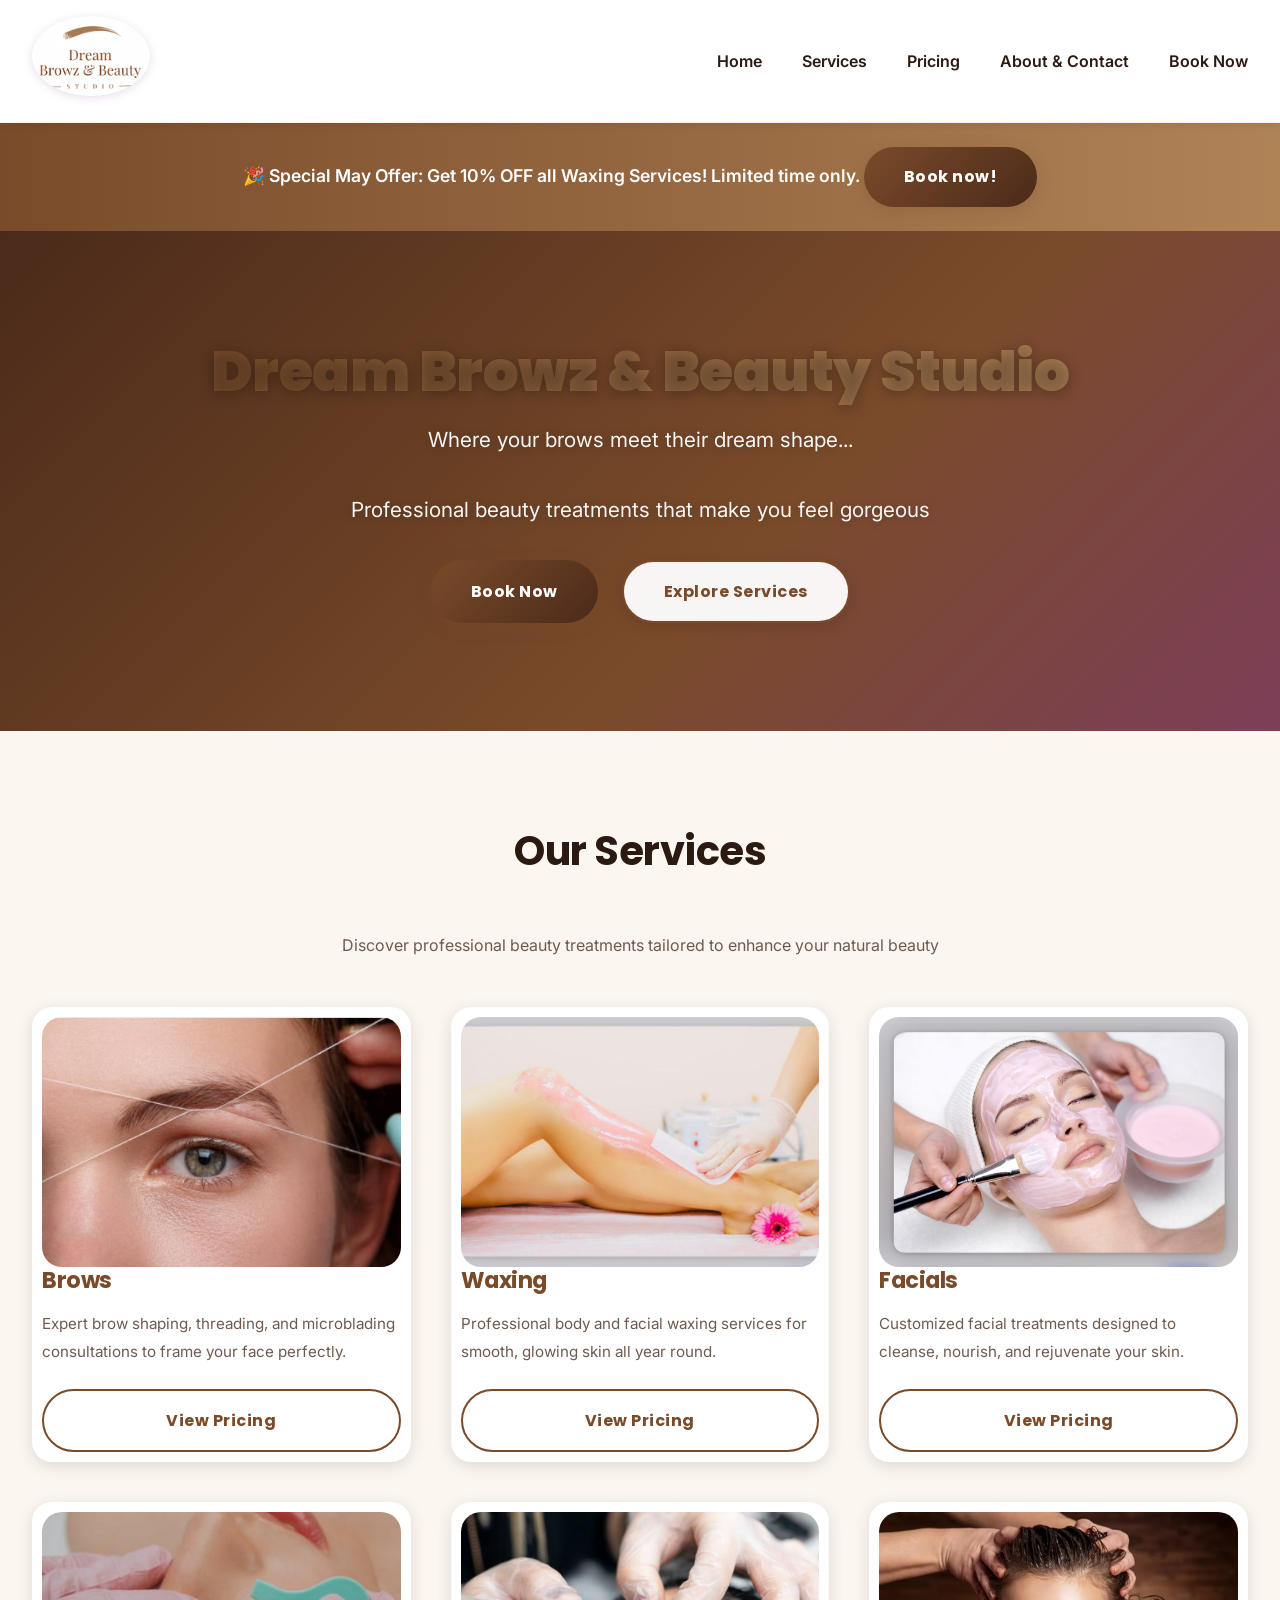
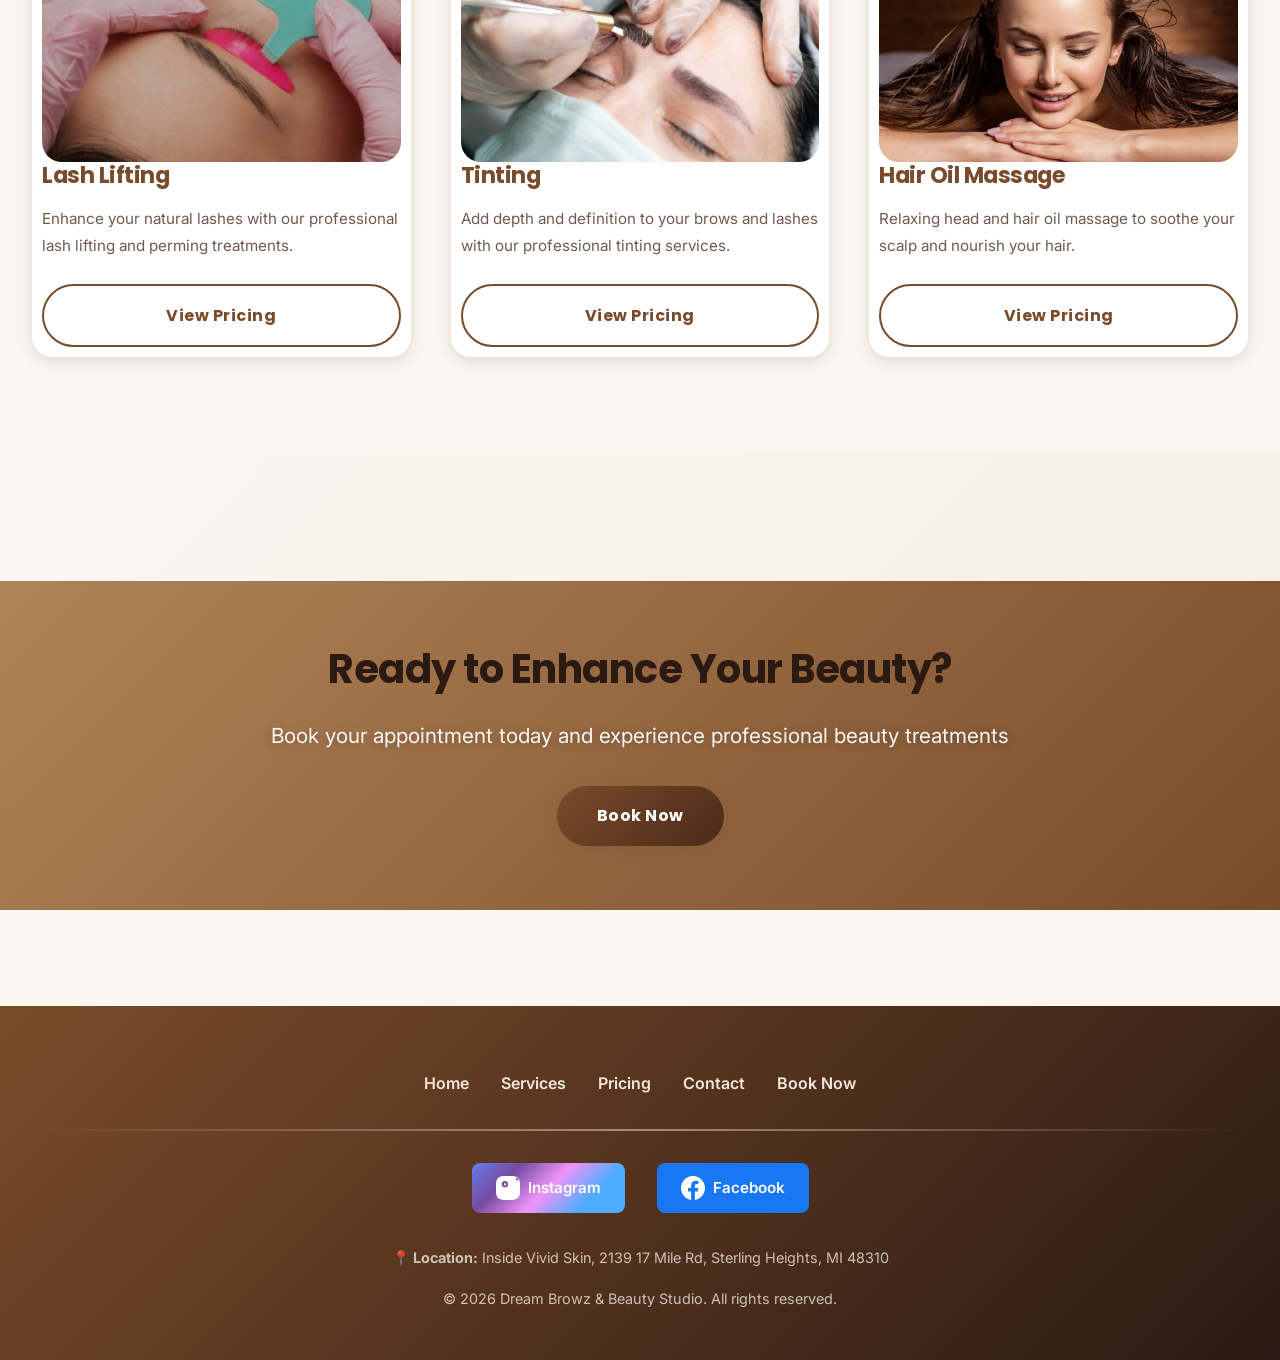
==== commit 260f5349: "update coming soon banner to promote May offer on waxing services" ====
--- a/index.html
+++ b/index.html
@@ -35,10 +35,10 @@
   </nav>
 
   <!-- ============================================
-       Coming Soon Banner
+       Promotional Banner
        ============================================ -->
   <div class="coming-soon-banner">
-    🎉  We can't wait to welcome you to Dream Browz & Beauty Studio. Pre-book your first appointment today!
+    🎉 Special May Offer: Get 10% OFF all Waxing Services! Limited time only. <a  class="btn btn-primary" href="https://book.squareup.com/appointments/posauecq1k272t/location/LMS1SYVD9QGTF/services">Book now!</a>
   </div>
 
   <!-- ============================================
--- a/css/style.css
+++ b/css/style.css
@@ -47,6 +47,53 @@
   /* Typography */
   --font-display: 'Poppins', sans-serif;
   --font-body: 'Inter', sans-serif;
+}
+
+/* ============================================
+   Butterfly Animation Styles
+   ============================================ */
+
+.butterfly-container {
+  position: fixed;
+  top: 0;
+  left: 0;
+  width: 100%;
+  height: 100vh;
+  pointer-events: none;
+  z-index: 10;
+  overflow: hidden;
+}
+
+.butterfly {
+  display: inline-block;
+  font-size: 2rem;
+  will-change: transform, opacity;
+  perspective: 1000px;
+}
+
+.butterfly svg {
+  display: block;
+  filter: drop-shadow(0 3px 8px rgba(0, 0, 0, 0.2));
+  animation: wingFlutter 0.6s ease-in-out infinite;
+}
+
+/* Reduce butterfly animation on mobile for better performance */
+@media (max-width: 768px) {
+  .butterfly {
+    opacity: 0.7;
+  }
+  
+  .butterfly svg {
+    width: 35px;
+    height: 43px;
+  }
+}
+
+/* Add subtle wing flutter effect */
+@keyframes wingFlutter {
+  0% { transform: scaleX(1); }
+  50% { transform: scaleX(0.95); }
+  100% { transform: scaleX(1); }
 }
 
 /* ============================================
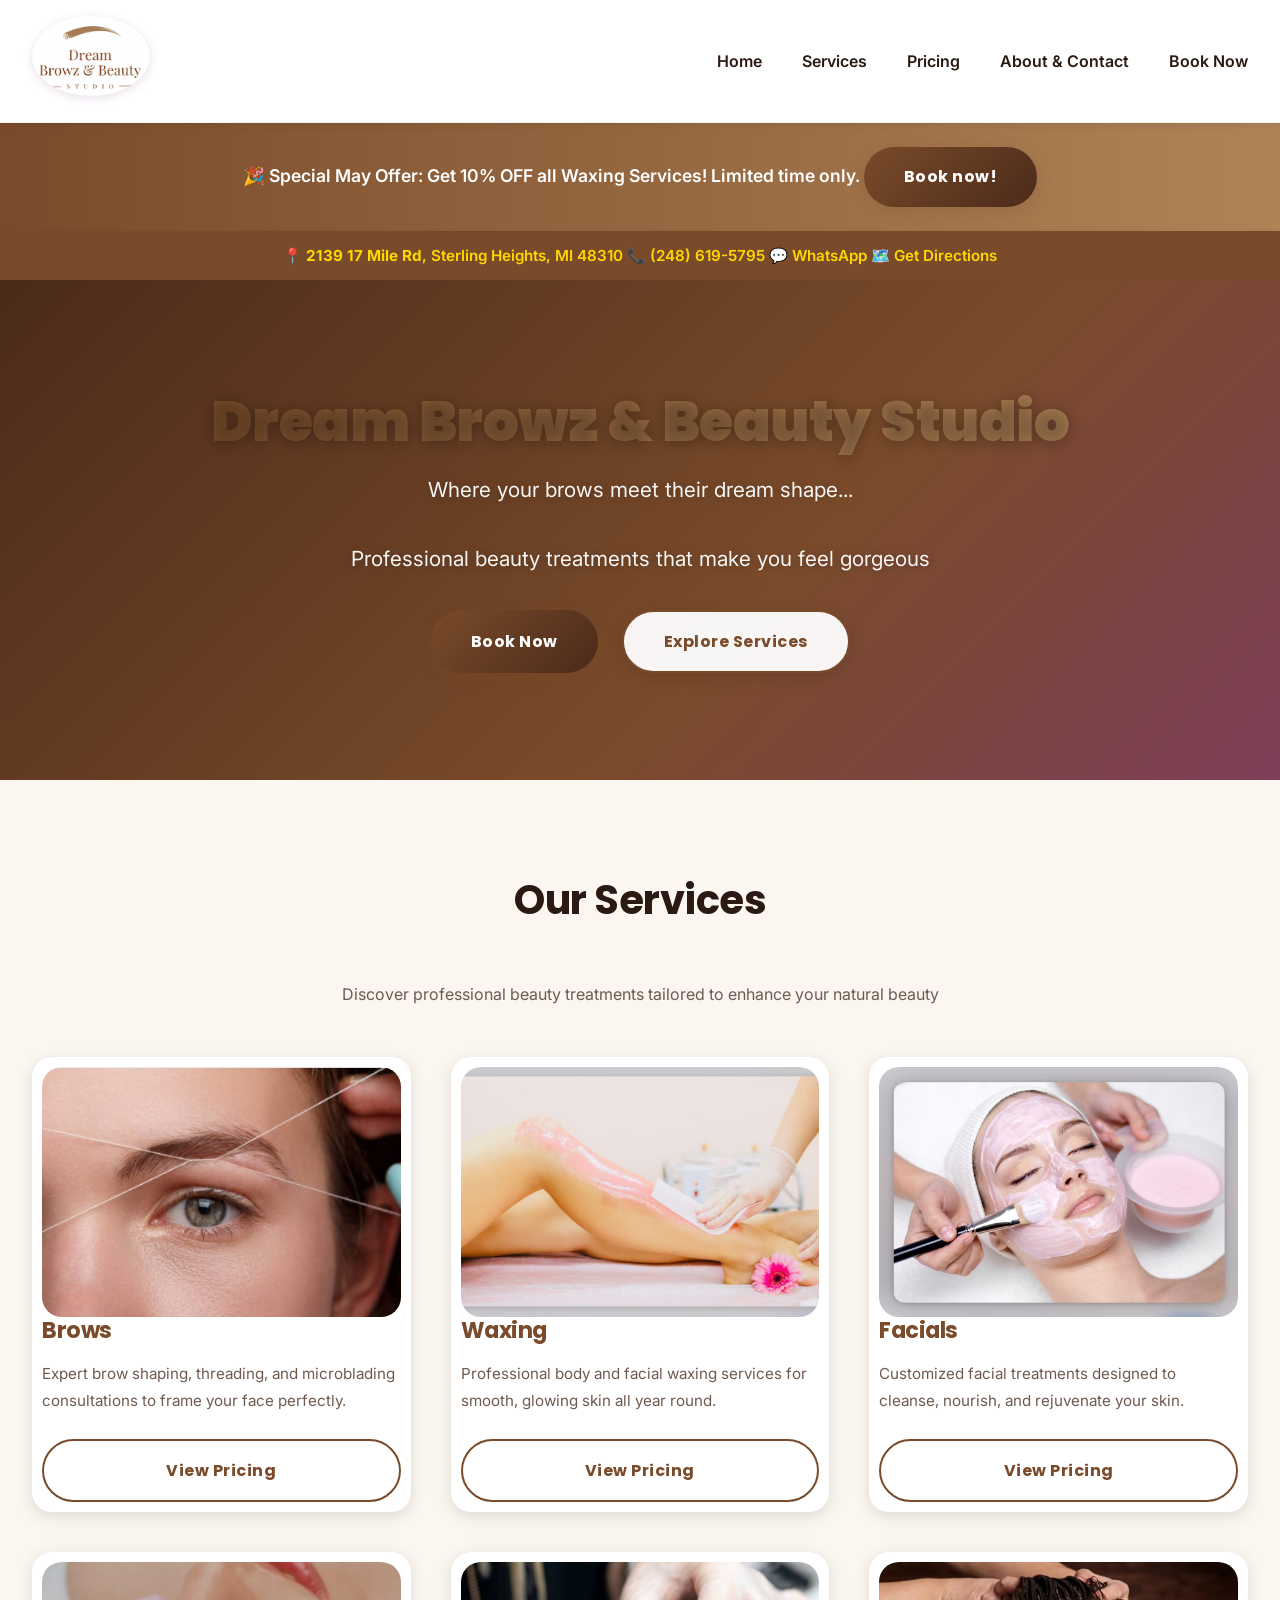
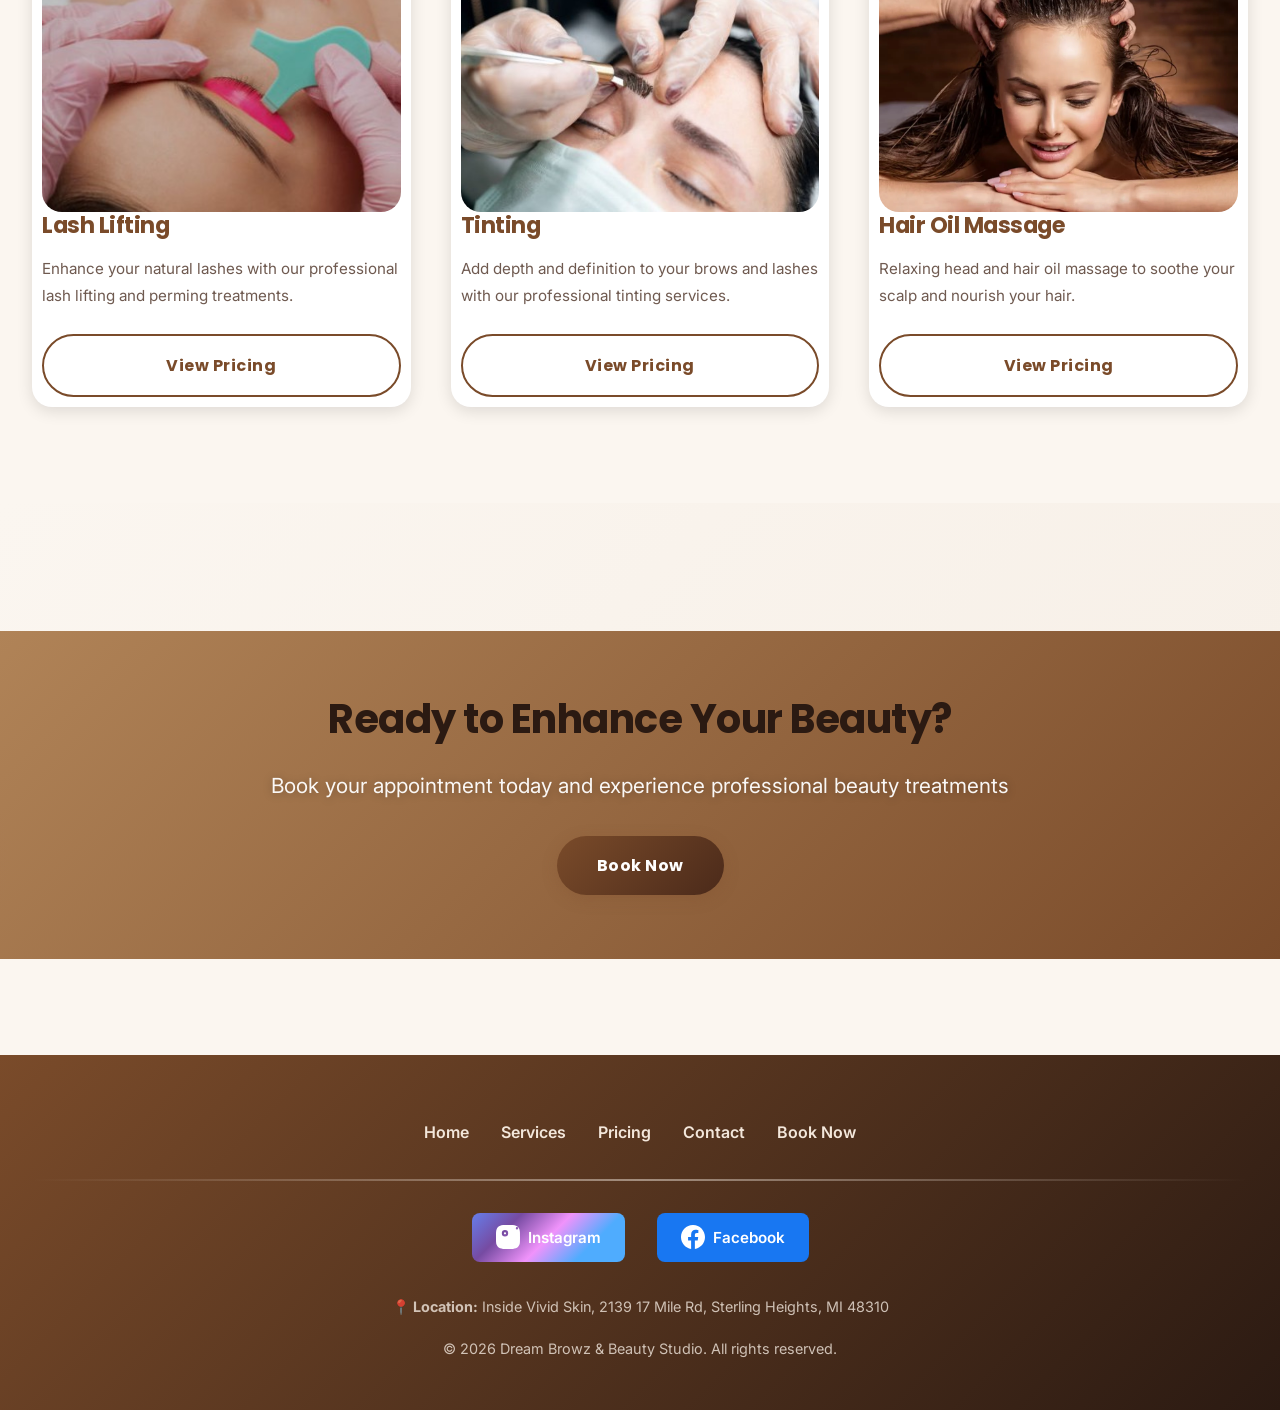
==== commit 8ea5ad7c: "add address section with contact details and directions to multiple pages" ====
--- a/index.html
+++ b/index.html
@@ -39,6 +39,28 @@
        ============================================ -->
   <div class="coming-soon-banner">
     🎉 Special May Offer: Get 10% OFF all Waxing Services! Limited time only. <a  class="btn btn-primary" href="https://book.squareup.com/appointments/posauecq1k272t/location/LMS1SYVD9QGTF/services">Book now!</a>
+  </div>
+
+  <!-- ============================================
+       Address Section
+       ============================================ -->
+  <div class="address-bar">
+    <a href="tel:+12486195795" class="address-item">
+      <span class="address-icon">📍</span>
+      <span class="address-text"><strong>2139 17 Mile Rd</strong>, Sterling Heights, MI 48310</span>
+    </a>
+    <a href="tel:+12486195795" class="address-item">
+      <span class="address-icon">📞</span>
+      <span class="address-text">(248) 619-5795</span>
+    </a>
+    <a href="https://wa.me/2486195795?text=Hi%20Dream%20Browz%20n%20Beauty!%20I'd%20like%20to%20book%20an%20appointment." class="address-item">
+      <span class="address-icon">💬</span>
+      <span class="address-text">WhatsApp</span>
+    </a>
+    <a href="https://www.google.com/maps/search/2139+17+Mile+Rd+Sterling+Heights+MI+48310" target="_blank" class="address-item">
+      <span class="address-icon">🗺️</span>
+      <span class="address-text">Get Directions</span>
+    </a>
   </div>
 
   <!-- ============================================
--- a/css/style.css
+++ b/css/style.css
@@ -321,6 +321,41 @@
 
 .nav-toggle.active span:nth-child(3) {
   transform: rotate(-45deg) translate(7px, -7px);
+}
+
+/* ============================================
+   Address Bar
+   ============================================ */
+
+.address-bar {
+  background: var(--primary-purple);
+  color: white;
+  padding: 0.75rem 2rem;
+  text-align: center;
+  font-size: 0.95rem;
+  font-weight: 500;
+  box-shadow: var(--shadow-sm);
+}
+
+.address-bar p {
+  margin: 0;
+  display: flex;
+  justify-content: center;
+  align-items: center;
+  flex-wrap: wrap;
+  gap: 0.75rem;
+}
+
+.address-bar a {
+  color: #ffd700;
+  text-decoration: none;
+  font-weight: 600;
+  transition: var(--transition-fast);
+}
+
+.address-bar a:hover {
+  text-decoration: underline;
+  opacity: 0.9;
 }
 
 /* ============================================
@@ -1016,9 +1051,18 @@
   h1 {
     font-size: 2rem;
   }
-  
+
   h2 {
     font-size: 1.5rem;
+  }
+
+  .address-bar {
+    padding: 0.75rem 1rem;
+    font-size: 0.85rem;
+  }
+
+  .address-bar p {
+    gap: 0.5rem;
   }
 }
 
@@ -1030,6 +1074,20 @@
   .logo img {
     height: 80px;
   }
+
+  .address-bar {
+    padding: 0.6rem 0.75rem;
+    font-size: 0.8rem;
+  }
+
+  .address-bar p {
+    gap: 0.25rem;
+    justify-content: center;
+  }
+
+  .address-bar a {
+    font-size: 0.75rem;
+  }
   
   .coming-soon-banner {
     font-size: 0.9rem;
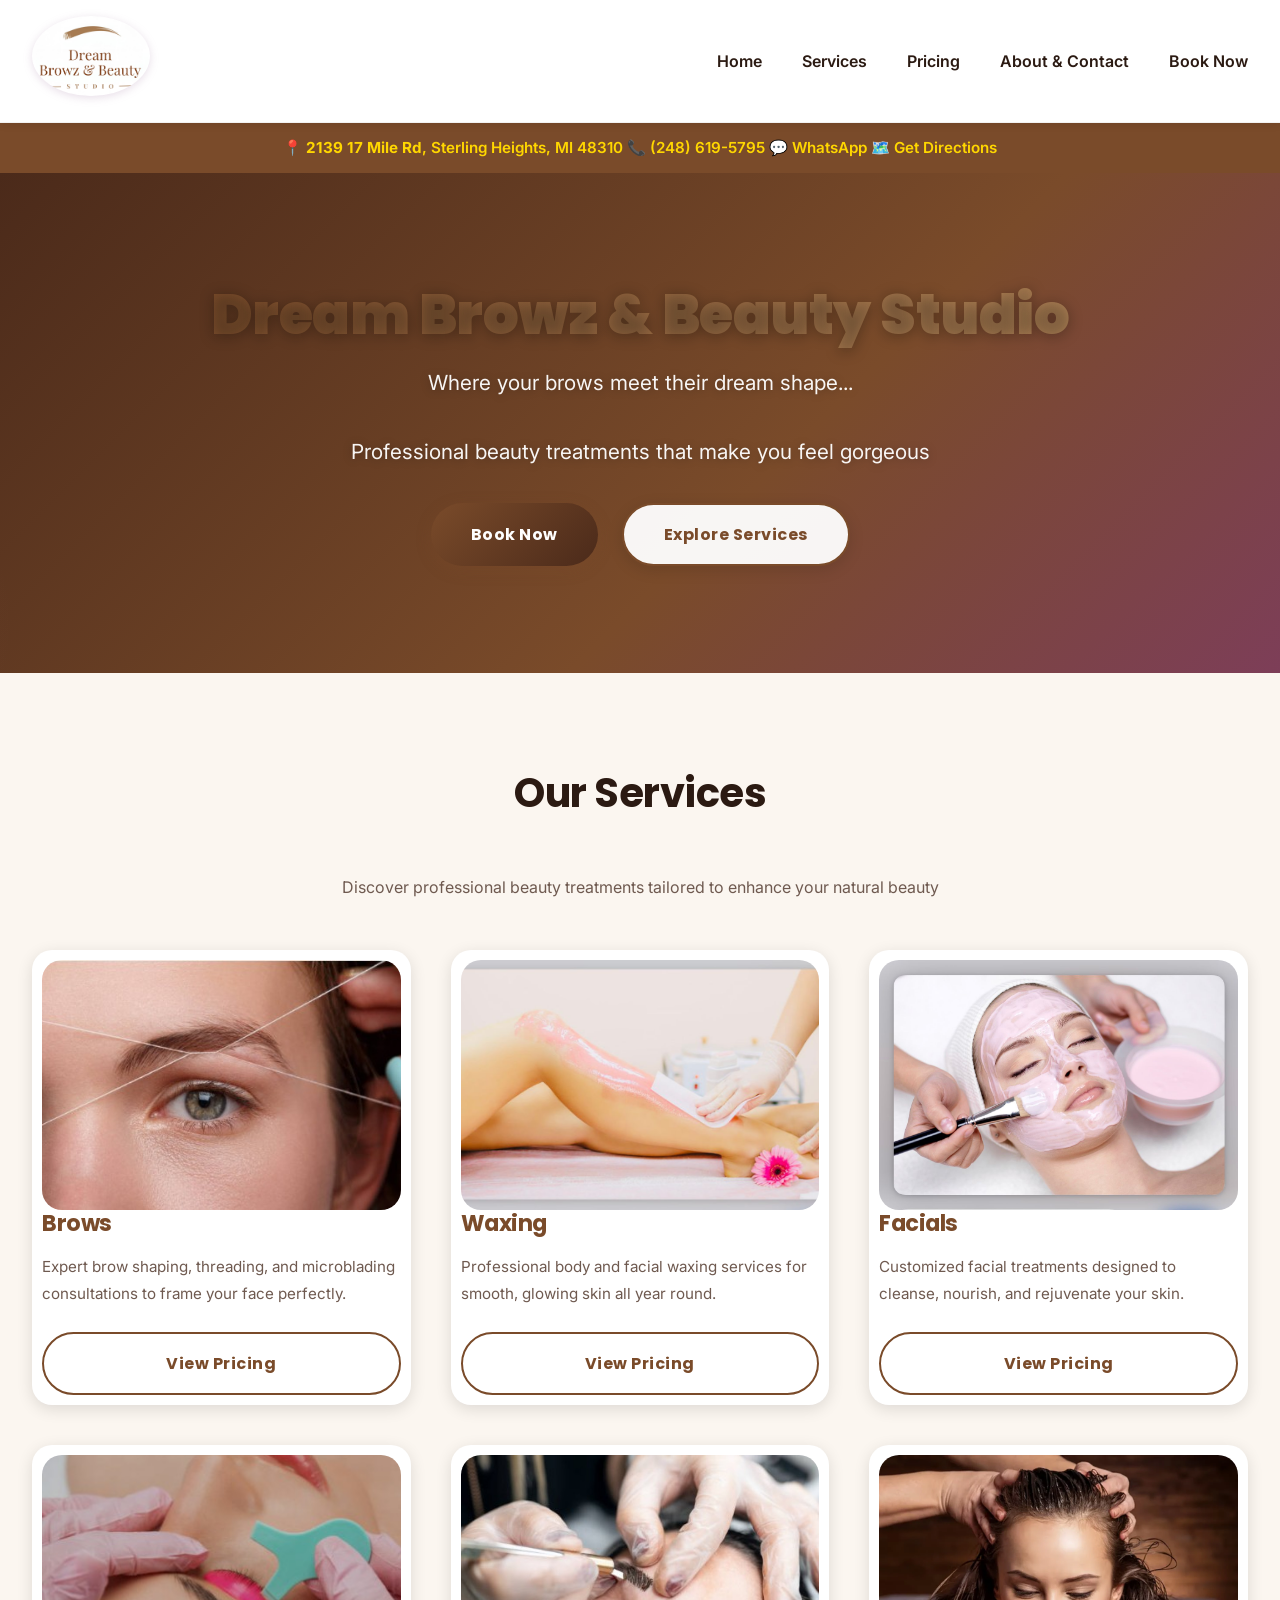
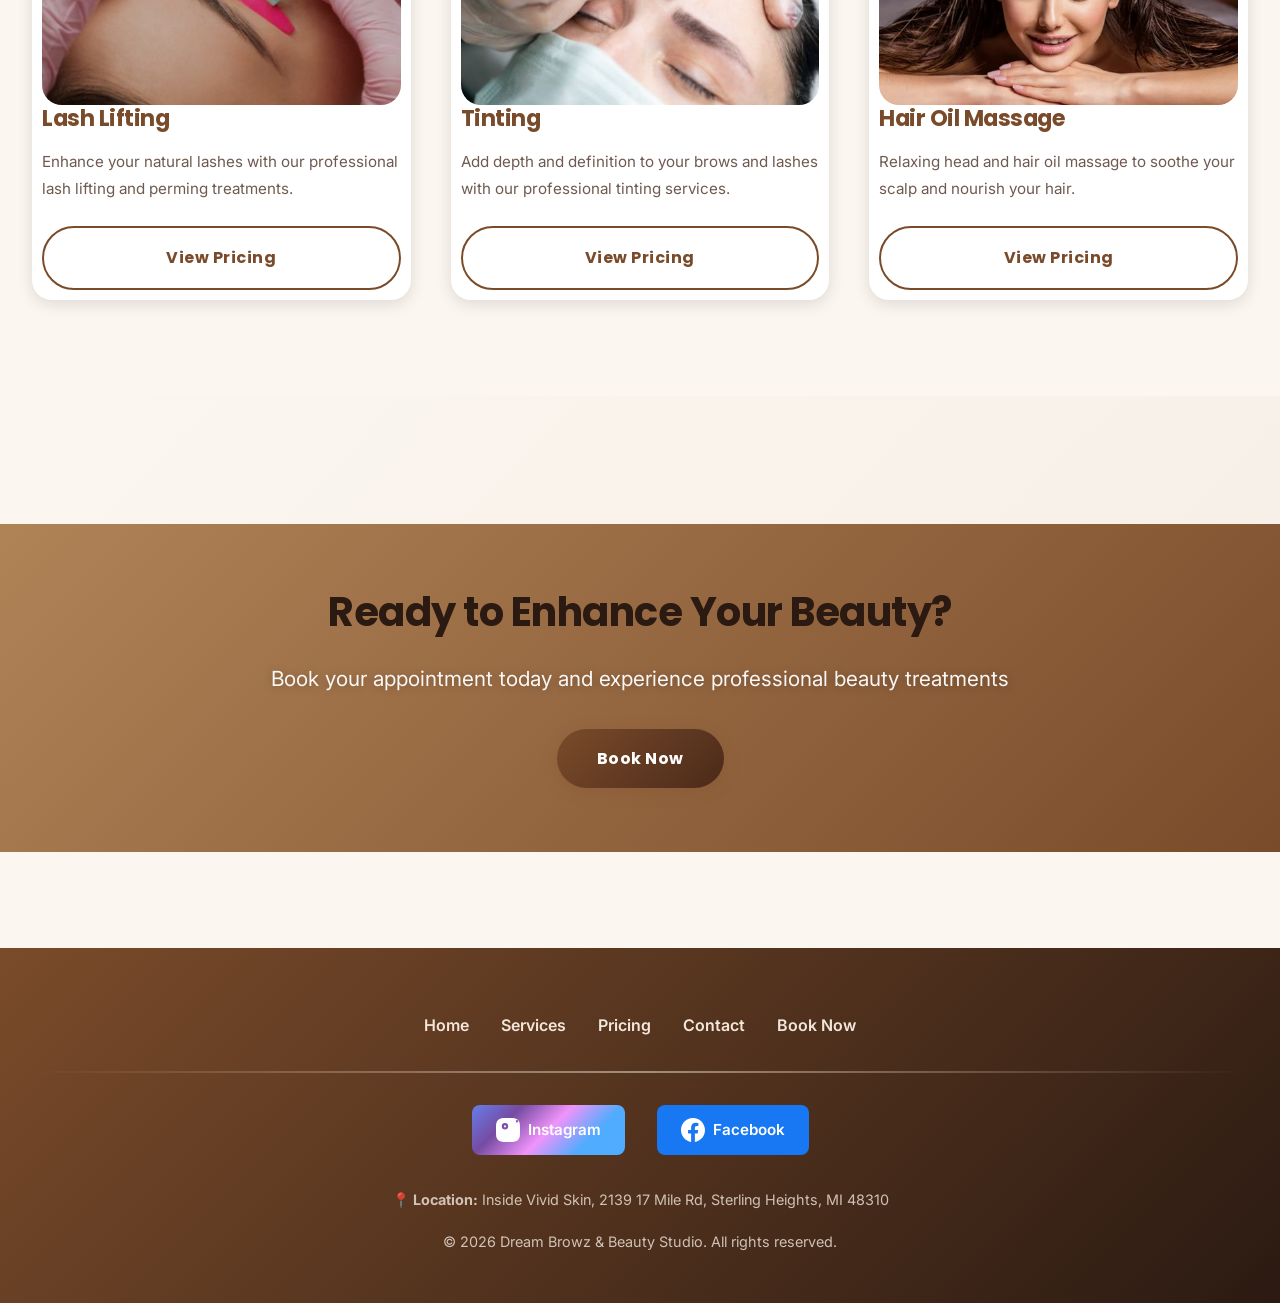
==== commit d2c7847f: "remove promotional banner for a cleaner layout" ====
--- a/index.html
+++ b/index.html
@@ -35,17 +35,10 @@
   </nav>
 
   <!-- ============================================
-       Promotional Banner
-       ============================================ -->
-  <div class="coming-soon-banner">
-    🎉 Special May Offer: Get 10% OFF all Waxing Services! Limited time only. <a  class="btn btn-primary" href="https://book.squareup.com/appointments/posauecq1k272t/location/LMS1SYVD9QGTF/services">Book now!</a>
-  </div>
-
-  <!-- ============================================
        Address Section
        ============================================ -->
   <div class="address-bar">
-    <a href="tel:+12486195795" class="address-item">
+    <a href="https://www.google.com/maps/search/2139+17+Mile+Rd+Sterling+Heights+MI+48310"  target="_blank" class="address-item">
       <span class="address-icon">📍</span>
       <span class="address-text"><strong>2139 17 Mile Rd</strong>, Sterling Heights, MI 48310</span>
     </a>
